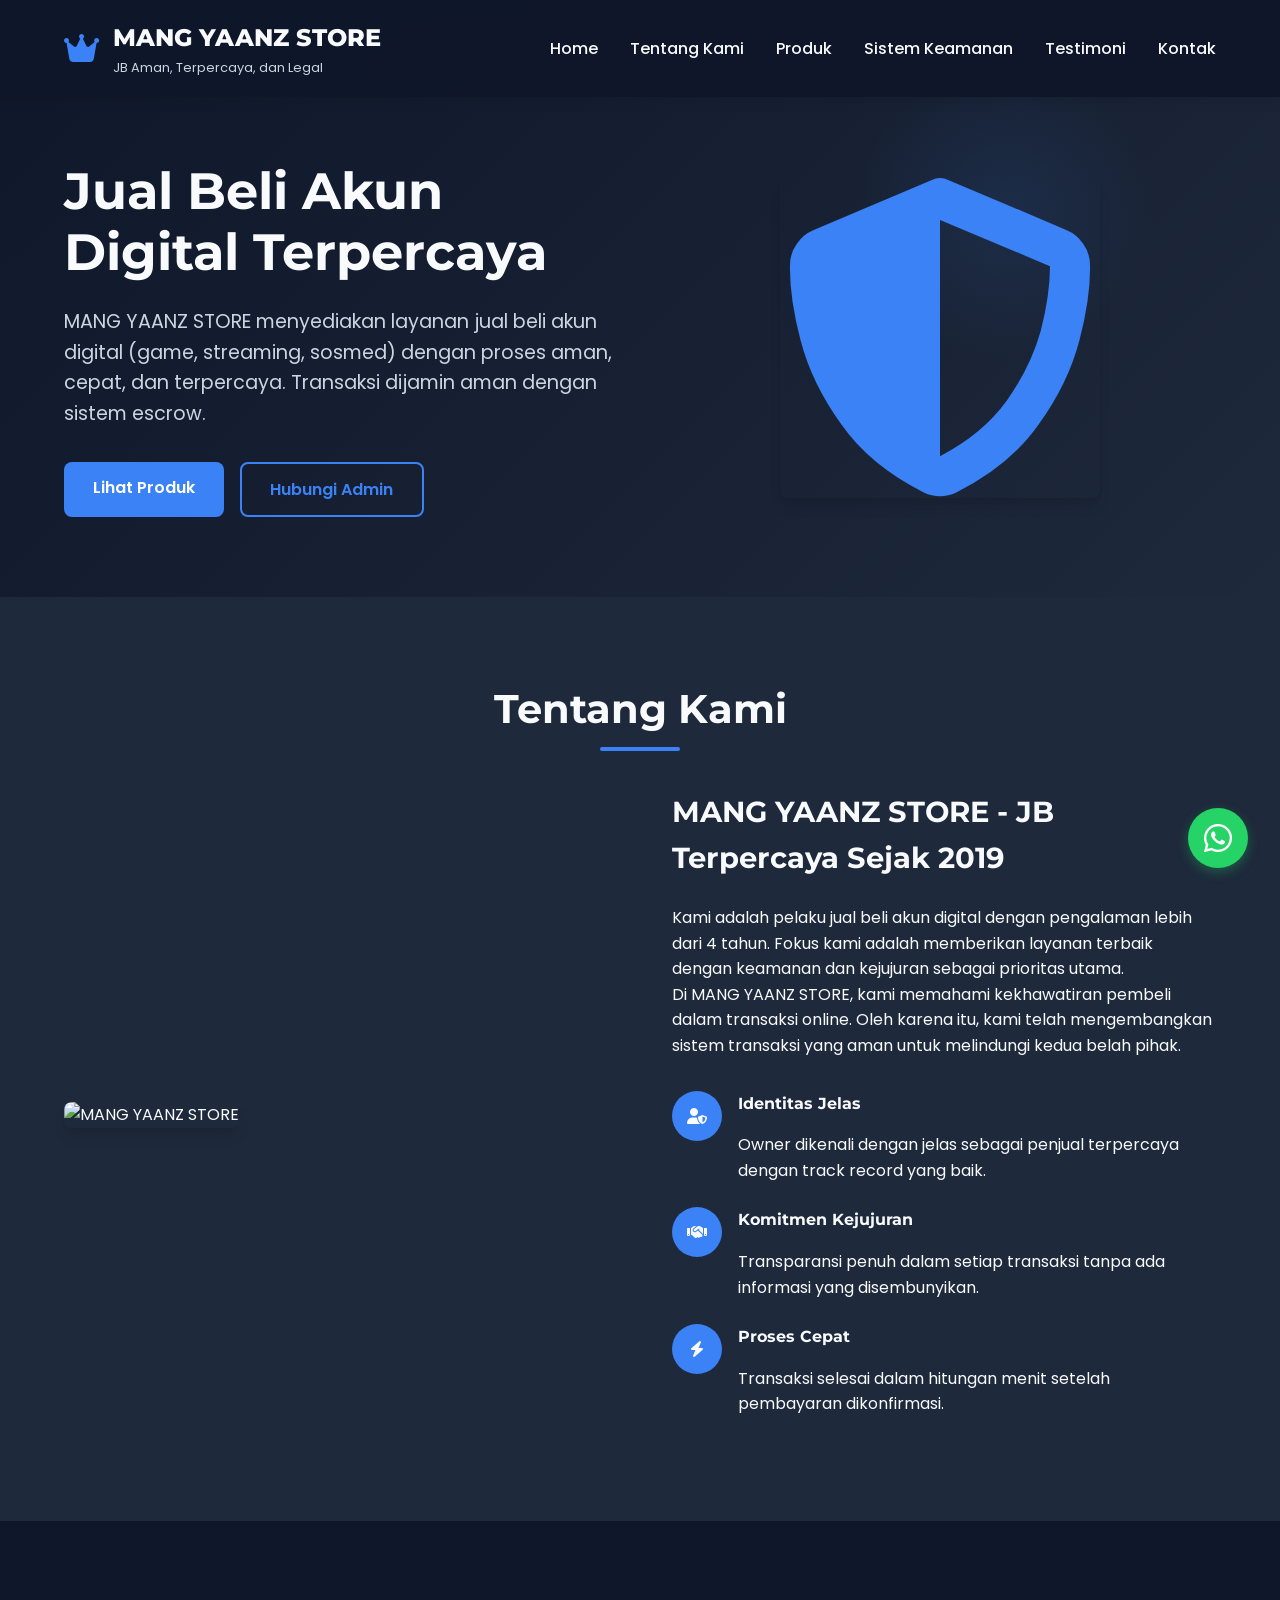
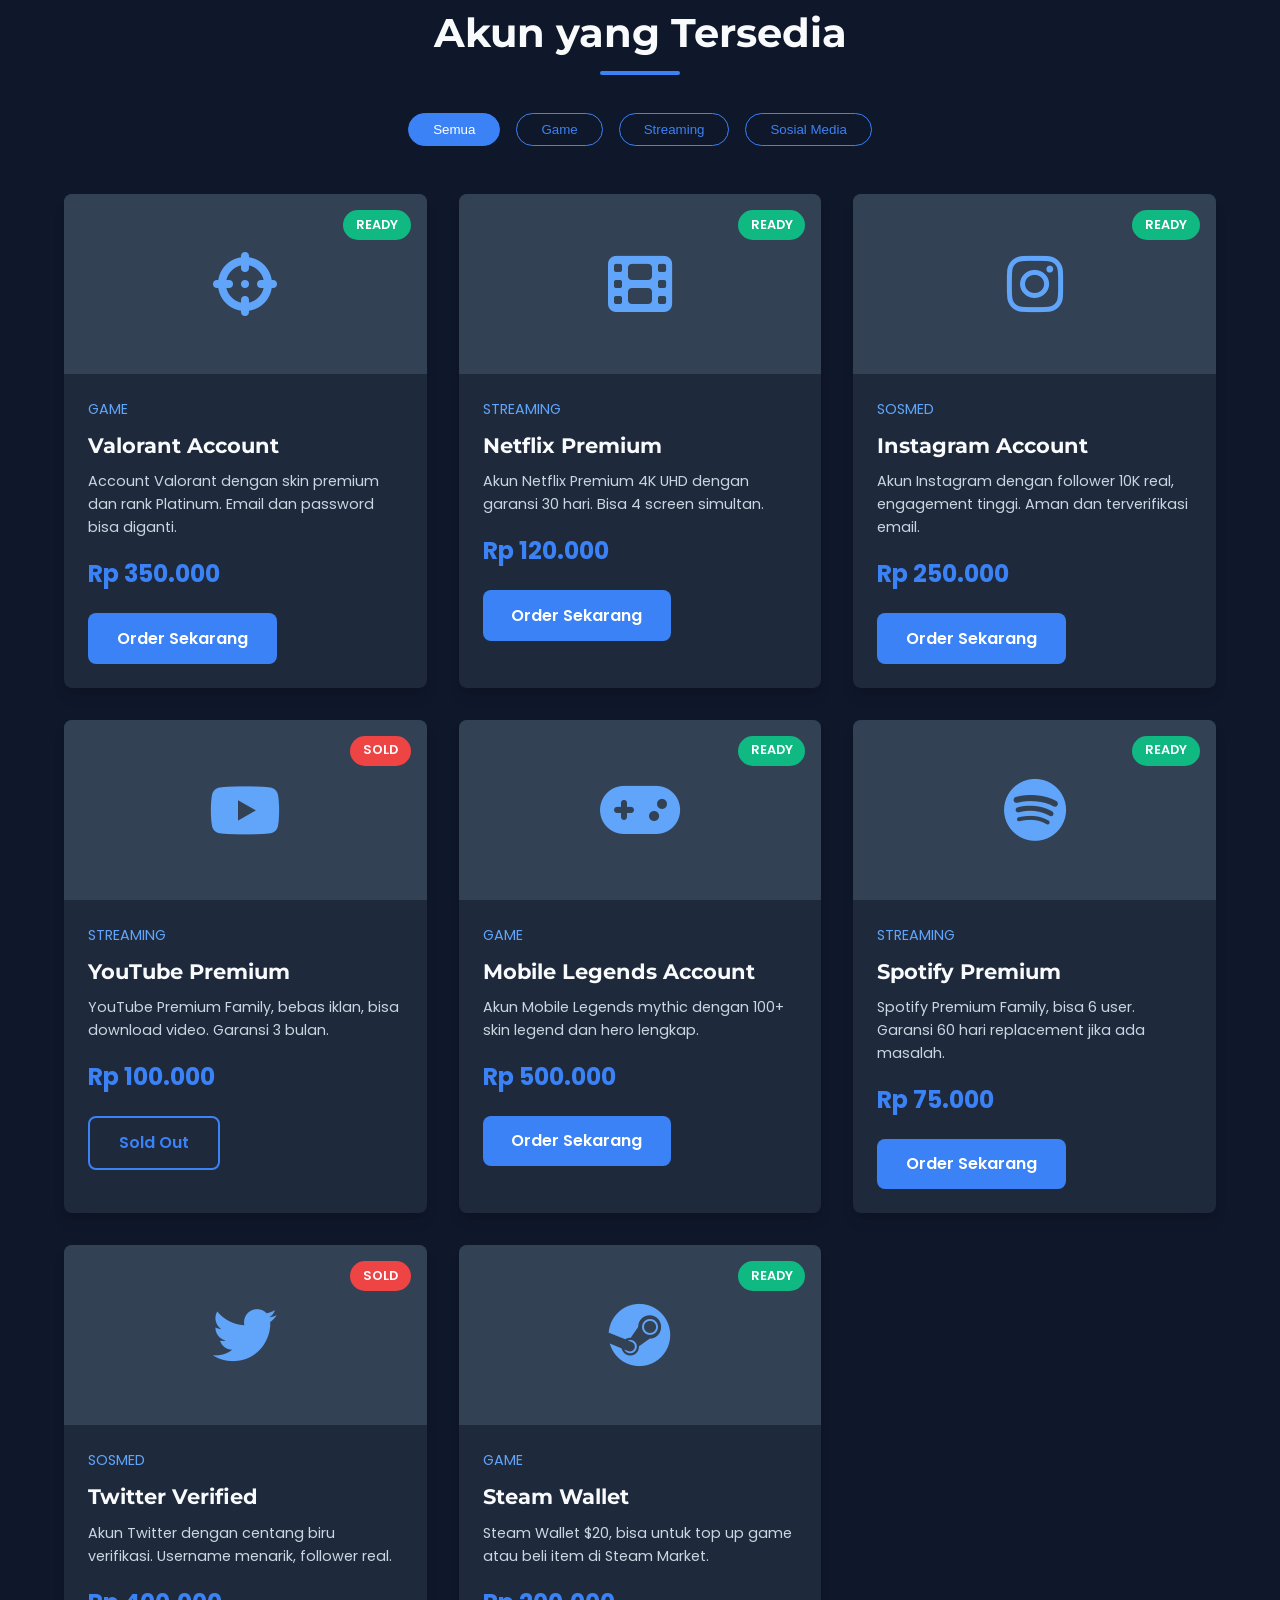
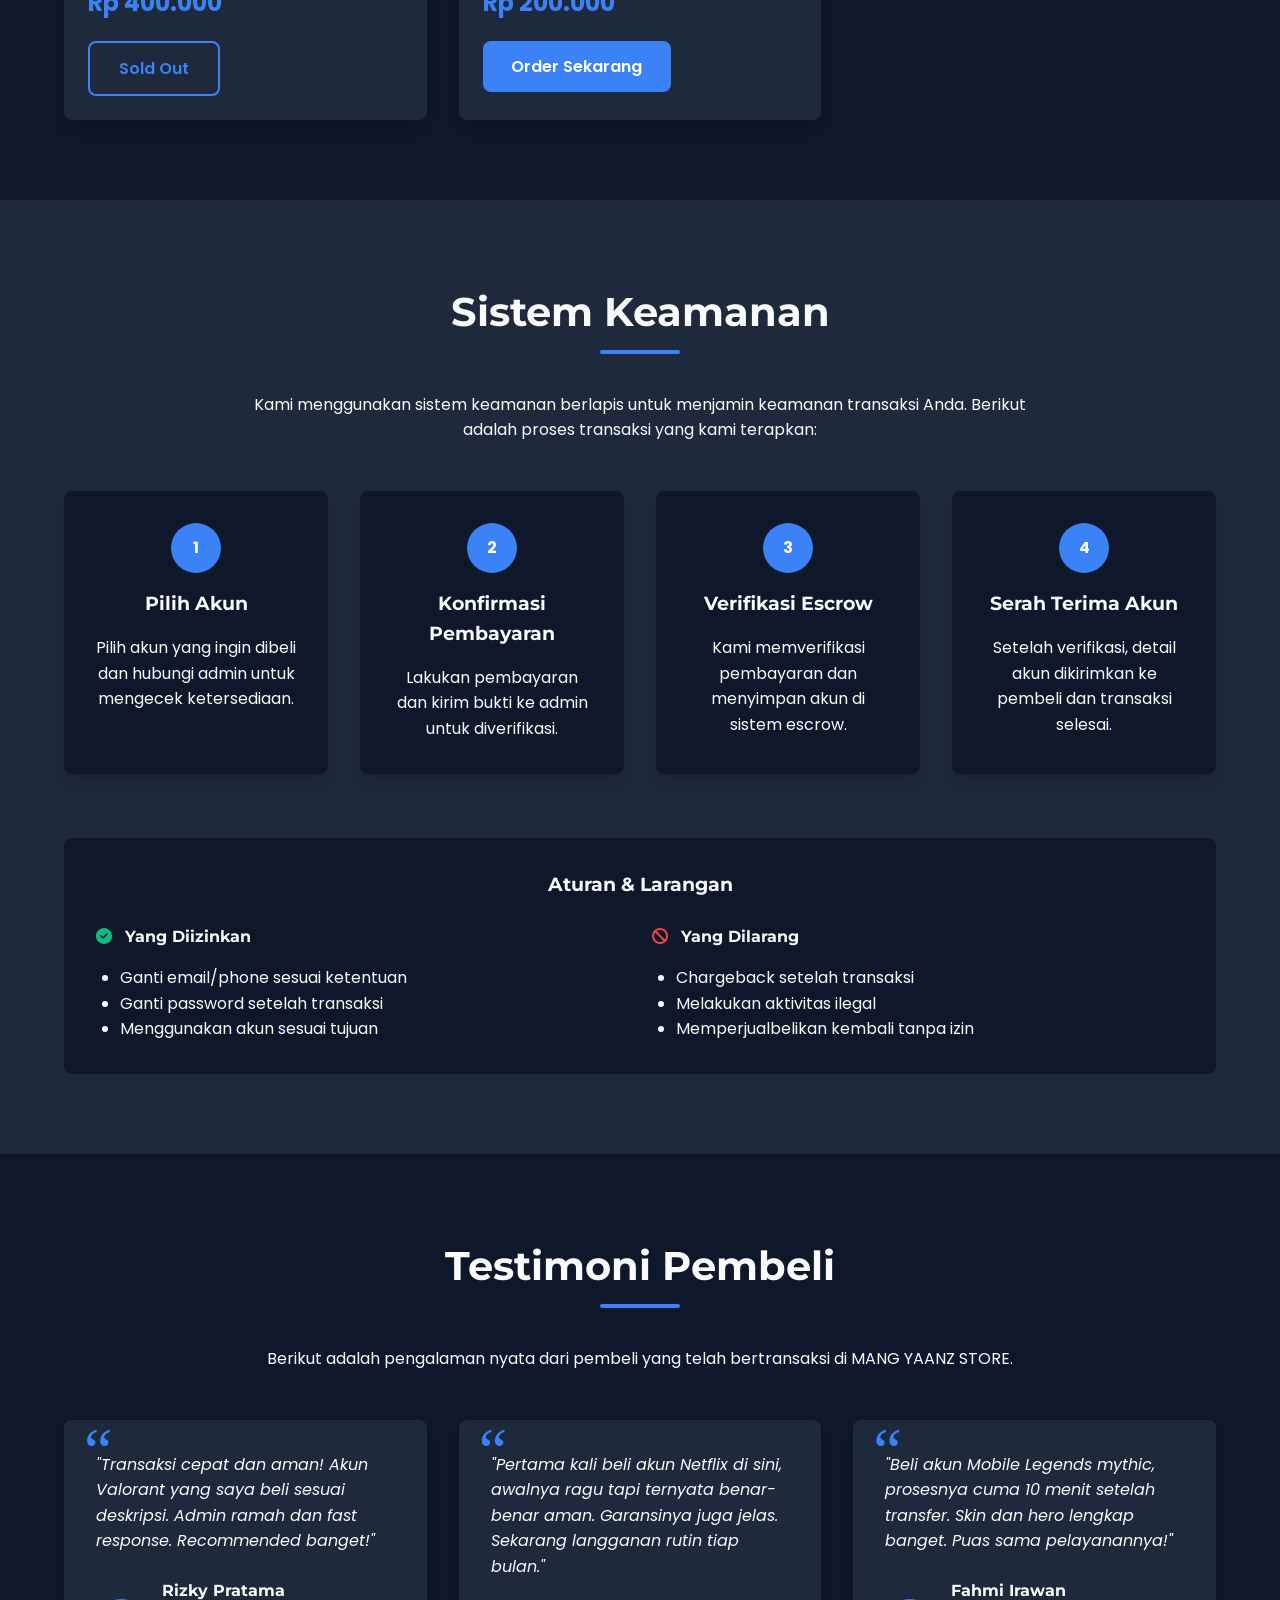
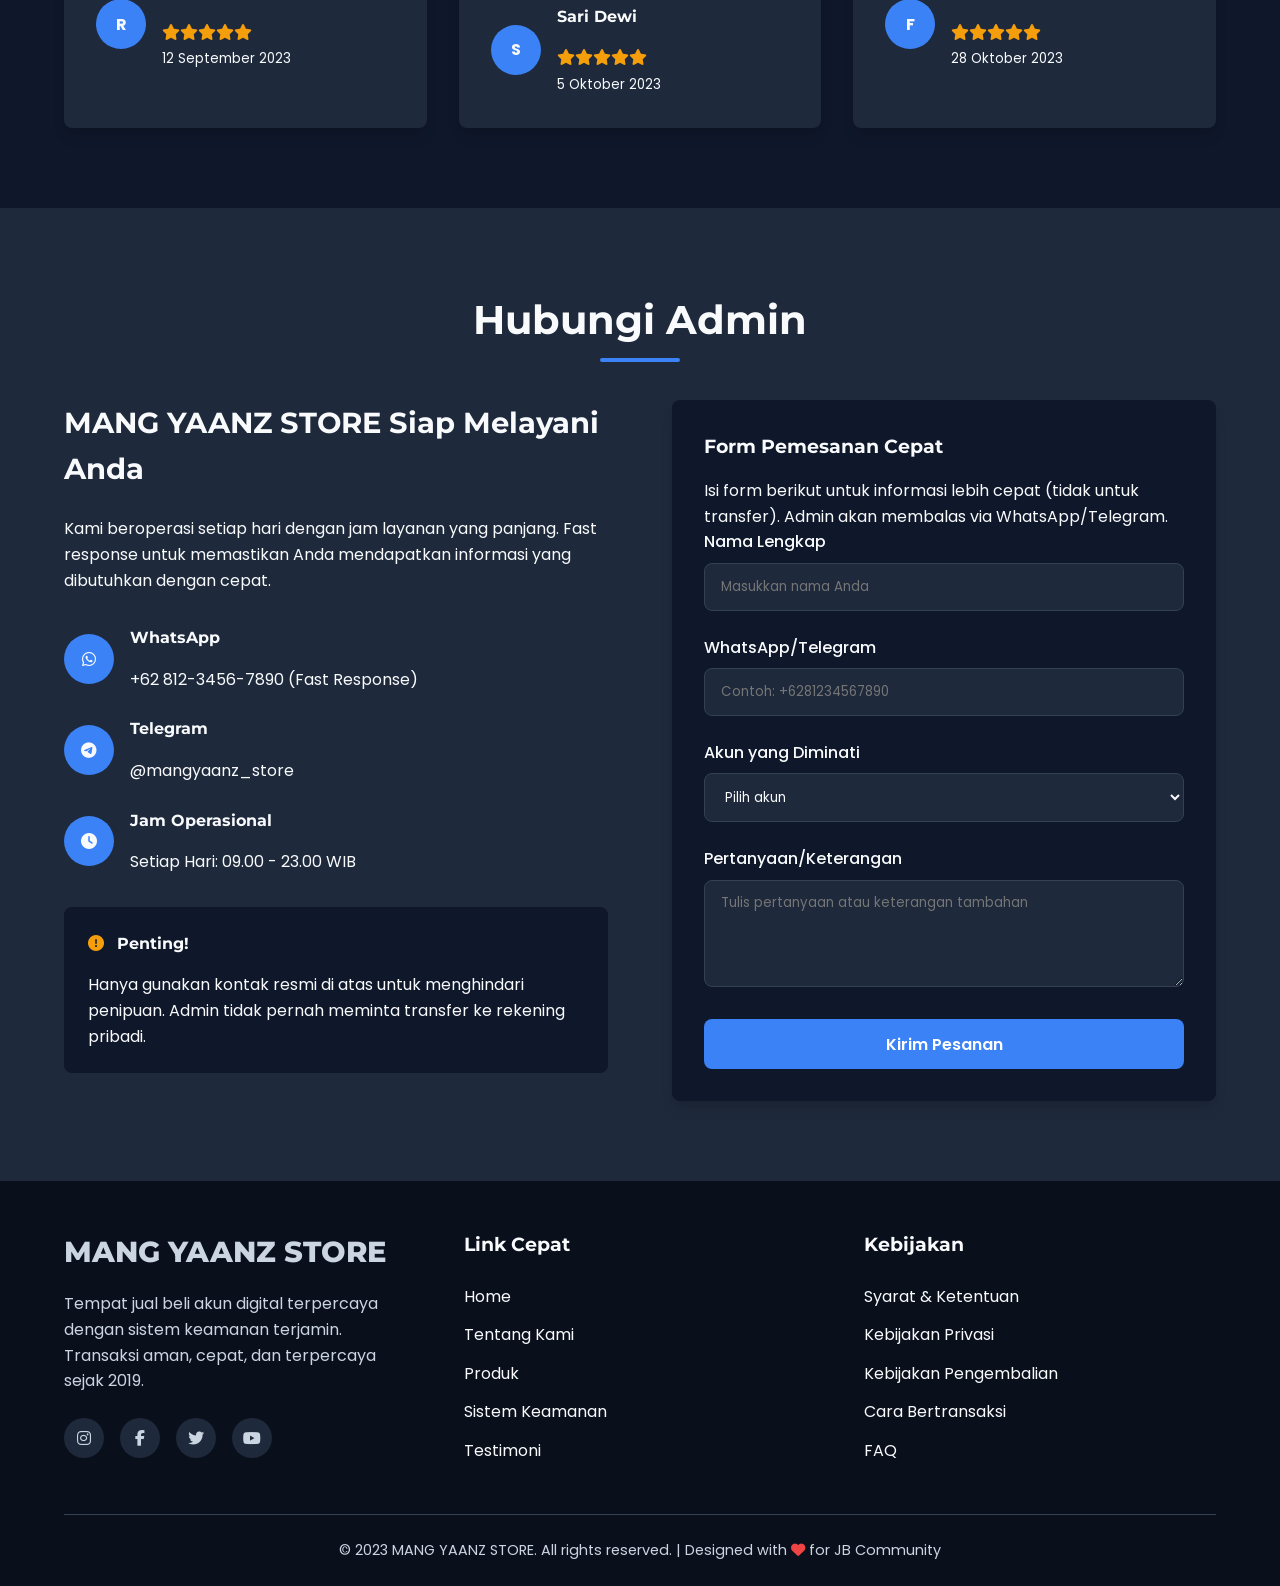
==== index.html @ 35518e3d "Add files via upload" ====
<!DOCTYPE html>
<html lang="id">
<head>
    <meta charset="UTF-8">
    <meta name="viewport" content="width=device-width, initial-scale=1.0">
    <title>MANG YAANZ STORE - JB Aman, Terpercaya, dan Legal</title>
    <meta name="description" content="MANG YAANZ STORE menyediakan layanan jual beli akun digital (game, streaming, sosmed) dengan keamanan transaksi terjamin. Transparan, cepat, dan terpercaya.">
    <link rel="stylesheet" href="https://cdnjs.cloudflare.com/ajax/libs/font-awesome/6.4.0/css/all.min.css">
    <link href="https://fonts.googleapis.com/css2?family=Poppins:wght@300;400;500;600;700&family=Montserrat:wght@700;800&display=swap" rel="stylesheet">
    <style>
        :root {
            --primary: #0f172a;
            --secondary: #1e293b;
            --accent: #3b82f6;
            --accent-light: #60a5fa;
            --text: #f8fafc;
            --text-light: #cbd5e1;
            --success: #10b981;
            --danger: #ef4444;
            --warning: #f59e0b;
            --radius: 8px;
            --transition: all 0.3s ease;
            --shadow: 0 10px 15px -3px rgba(0, 0, 0, 0.1), 0 4px 6px -2px rgba(0, 0, 0, 0.05);
        }
        
        * {
            margin: 0;
            padding: 0;
            box-sizing: border-box;
        }
        
        html {
            scroll-behavior: smooth;
        }
        
        body {
            font-family: 'Poppins', sans-serif;
            background-color: var(--primary);
            color: var(--text);
            line-height: 1.6;
            overflow-x: hidden;
        }
        
        h1, h2, h3, h4 {
            font-family: 'Montserrat', sans-serif;
            font-weight: 700;
            margin-bottom: 1rem;
        }
        
        a {
            text-decoration: none;
            color: inherit;
        }
        
        .container {
            width: 100%;
            max-width: 1200px;
            margin: 0 auto;
            padding: 0 1.5rem;
        }
        
        .section {
            padding: 5rem 0;
        }
        
        .section-title {
            text-align: center;
            font-size: 2.5rem;
            margin-bottom: 3rem;
            position: relative;
        }
        
        .section-title::after {
            content: '';
            position: absolute;
            width: 80px;
            height: 4px;
            background: var(--accent);
            bottom: -10px;
            left: 50%;
            transform: translateX(-50%);
            border-radius: 2px;
        }
        
        .btn {
            display: inline-block;
            padding: 0.8rem 1.8rem;
            border-radius: var(--radius);
            font-weight: 600;
            cursor: pointer;
            transition: var(--transition);
            border: none;
            font-family: 'Poppins', sans-serif;
            font-size: 1rem;
        }
        
        .btn-primary {
            background-color: var(--accent);
            color: white;
        }
        
        .btn-primary:hover {
            background-color: var(--accent-light);
            transform: translateY(-3px);
            box-shadow: var(--shadow);
        }
        
        .btn-secondary {
            background-color: transparent;
            color: var(--accent);
            border: 2px solid var(--accent);
        }
        
        .btn-secondary:hover {
            background-color: var(--accent);
            color: white;
            transform: translateY(-3px);
        }
        
        .btn-whatsapp {
            background-color: #25D366;
            color: white;
            display: flex;
            align-items: center;
            gap: 0.5rem;
        }
        
        .btn-whatsapp:hover {
            background-color: #128C7E;
            transform: translateY(-3px);
        }
        
        /* Header & Navigation */
        header {
            background-color: rgba(15, 23, 42, 0.95);
            backdrop-filter: blur(10px);
            position: fixed;
            width: 100%;
            top: 0;
            z-index: 1000;
            box-shadow: 0 4px 12px rgba(0, 0, 0, 0.1);
        }
        
        .header-container {
            display: flex;
            justify-content: space-between;
            align-items: center;
            padding: 1.2rem 1.5rem;
        }
        
        .logo {
            display: flex;
            align-items: center;
            gap: 0.8rem;
        }
        
        .logo-icon {
            font-size: 2rem;
            color: var(--accent);
        }
        
        .logo-text {
            font-family: 'Montserrat', sans-serif;
            font-weight: 800;
            font-size: 1.5rem;
        }
        
        .logo-subtext {
            font-size: 0.8rem;
            color: var(--text-light);
        }
        
        .nav-menu {
            display: flex;
            gap: 2rem;
        }
        
        .nav-link {
            font-weight: 500;
            position: relative;
            padding: 0.5rem 0;
        }
        
        .nav-link::after {
            content: '';
            position: absolute;
            width: 0;
            height: 2px;
            background: var(--accent);
            left: 0;
            bottom: 0;
            transition: var(--transition);
        }
        
        .nav-link:hover::after {
            width: 100%;
        }
        
        .burger-menu {
            display: none;
            font-size: 1.5rem;
            cursor: pointer;
        }
        
        /* Hero Section */
        .hero {
            padding-top: 10rem;
            padding-bottom: 5rem;
            background: linear-gradient(135deg, var(--primary) 0%, var(--secondary) 100%);
            position: relative;
            overflow: hidden;
        }
        
        .hero::before {
            content: '';
            position: absolute;
            width: 300px;
            height: 300px;
            background: radial-gradient(circle, rgba(59, 130, 246, 0.1) 0%, rgba(59, 130, 246, 0) 70%);
            top: 10%;
            right: 10%;
            border-radius: 50%;
        }
        
        .hero-content {
            display: grid;
            grid-template-columns: 1fr 1fr;
            gap: 3rem;
            align-items: center;
        }
        
        .hero-text {
            max-width: 600px;
        }
        
        .hero-title {
            font-size: 3.2rem;
            line-height: 1.2;
            margin-bottom: 1.5rem;
        }
        
        .hero-subtitle {
            font-size: 1.2rem;
            color: var(--text-light);
            margin-bottom: 2rem;
        }
        
        .hero-buttons {
            display: flex;
            gap: 1rem;
            flex-wrap: wrap;
        }
        
        .hero-image {
            display: flex;
            justify-content: center;
            align-items: center;
        }
        
        .hero-img {
            max-width: 100%;
            border-radius: var(--radius);
            box-shadow: var(--shadow);
            animation: float 3s ease-in-out infinite;
        }
        
        @keyframes float {
            0% { transform: translateY(0px); }
            50% { transform: translateY(-15px); }
            100% { transform: translateY(0px); }
        }
        
        /* About Section */
        .about {
            background-color: var(--secondary);
        }
        
        .about-content {
            display: grid;
            grid-template-columns: 1fr 1fr;
            gap: 4rem;
            align-items: center;
        }
        
        .about-image img {
            width: 100%;
            border-radius: var(--radius);
            box-shadow: var(--shadow);
        }
        
        .about-text h3 {
            font-size: 1.8rem;
            margin-bottom: 1.5rem;
        }
        
        .about-features {
            margin-top: 2rem;
        }
        
        .feature {
            display: flex;
            align-items: flex-start;
            gap: 1rem;
            margin-bottom: 1.5rem;
        }
        
        .feature-icon {
            background-color: var(--accent);
            width: 50px;
            height: 50px;
            border-radius: 50%;
            display: flex;
            align-items: center;
            justify-content: center;
            flex-shrink: 0;
        }
        
        /* Products Section */
        .products {
            background-color: var(--primary);
        }
        
        .product-filters {
            display: flex;
            justify-content: center;
            gap: 1rem;
            margin-bottom: 3rem;
            flex-wrap: wrap;
        }
        
        .filter-btn {
            padding: 0.5rem 1.5rem;
            background-color: transparent;
            border: 1px solid var(--accent);
            color: var(--accent);
            border-radius: 50px;
            cursor: pointer;
            transition: var(--transition);
        }
        
        .filter-btn.active, .filter-btn:hover {
            background-color: var(--accent);
            color: white;
        }
        
        .product-grid {
            display: grid;
            grid-template-columns: repeat(auto-fill, minmax(300px, 1fr));
            gap: 2rem;
        }
        
        .product-card {
            background-color: var(--secondary);
            border-radius: var(--radius);
            overflow: hidden;
            transition: var(--transition);
            box-shadow: var(--shadow);
        }
        
        .product-card:hover {
            transform: translateY(-10px);
        }
        
        .product-badge {
            position: absolute;
            top: 1rem;
            right: 1rem;
            padding: 0.3rem 0.8rem;
            border-radius: 50px;
            font-size: 0.8rem;
            font-weight: 600;
        }
        
        .ready {
            background-color: var(--success);
            color: white;
        }
        
        .sold {
            background-color: var(--danger);
            color: white;
        }
        
        .product-image {
            height: 180px;
            background-color: #334155;
            display: flex;
            align-items: center;
            justify-content: center;
            position: relative;
        }
        
        .product-image i {
            font-size: 4rem;
            color: var(--accent-light);
        }
        
        .product-info {
            padding: 1.5rem;
        }
        
        .product-category {
            color: var(--accent-light);
            font-size: 0.9rem;
            margin-bottom: 0.5rem;
        }
        
        .product-title {
            font-size: 1.3rem;
            margin-bottom: 0.5rem;
        }
        
        .product-description {
            color: var(--text-light);
            font-size: 0.9rem;
            margin-bottom: 1rem;
        }
        
        .product-price {
            font-size: 1.5rem;
            font-weight: 700;
            color: var(--accent);
            margin-bottom: 1.2rem;
        }
        
        /* Security Section */
        .security {
            background-color: var(--secondary);
        }
        
        .security-steps {
            display: grid;
            grid-template-columns: repeat(auto-fit, minmax(250px, 1fr));
            gap: 2rem;
            margin-top: 3rem;
        }
        
        .step {
            background-color: var(--primary);
            padding: 2rem;
            border-radius: var(--radius);
            text-align: center;
            transition: var(--transition);
            box-shadow: var(--shadow);
        }
        
        .step:hover {
            transform: translateY(-5px);
        }
        
        .step-number {
            display: inline-block;
            width: 50px;
            height: 50px;
            background-color: var(--accent);
            border-radius: 50%;
            display: flex;
            align-items: center;
            justify-content: center;
            font-weight: 700;
            margin-bottom: 1rem;
            margin-left: auto;
            margin-right: auto;
        }
        
        /* Testimonials */
        .testimonial-grid {
            display: grid;
            grid-template-columns: repeat(auto-fit, minmax(300px, 1fr));
            gap: 2rem;
            margin-top: 3rem;
        }
        
        .testimonial-card {
            background-color: var(--secondary);
            padding: 2rem;
            border-radius: var(--radius);
            box-shadow: var(--shadow);
            position: relative;
        }
        
        .testimonial-card::before {
            content: '\201C';
            font-size: 4rem;
            color: var(--accent);
            position: absolute;
            top: -20px;
            left: 20px;
            font-family: serif;
        }
        
        .testimonial-text {
            margin-bottom: 1.5rem;
            font-style: italic;
        }
        
        .testimonial-author {
            display: flex;
            align-items: center;
            gap: 1rem;
        }
        
        .author-avatar {
            width: 50px;
            height: 50px;
            border-radius: 50%;
            background-color: var(--accent);
            display: flex;
            align-items: center;
            justify-content: center;
            font-weight: 700;
        }
        
        .rating {
            color: var(--warning);
            margin-top: 0.3rem;
        }
        
        /* Contact Section */
        .contact {
            background-color: var(--secondary);
        }
        
        .contact-content {
            display: grid;
            grid-template-columns: 1fr 1fr;
            gap: 4rem;
        }
        
        .contact-info h3 {
            font-size: 1.8rem;
            margin-bottom: 1.5rem;
        }
        
        .contact-details {
            margin-top: 2rem;
        }
        
        .contact-item {
            display: flex;
            align-items: center;
            gap: 1rem;
            margin-bottom: 1.5rem;
        }
        
        .contact-icon {
            width: 50px;
            height: 50px;
            background-color: var(--accent);
            border-radius: 50%;
            display: flex;
            align-items: center;
            justify-content: center;
            flex-shrink: 0;
        }
        
        .contact-form {
            background-color: var(--primary);
            padding: 2rem;
            border-radius: var(--radius);
            box-shadow: var(--shadow);
        }
        
        .form-group {
            margin-bottom: 1.5rem;
        }
        
        .form-group label {
            display: block;
            margin-bottom: 0.5rem;
            font-weight: 500;
        }
        
        .form-control {
            width: 100%;
            padding: 0.8rem 1rem;
            background-color: var(--secondary);
            border: 1px solid #334155;
            border-radius: var(--radius);
            color: var(--text);
            font-family: 'Poppins', sans-serif;
            transition: var(--transition);
        }
        
        .form-control:focus {
            outline: none;
            border-color: var(--accent);
        }
        
        /* Footer */
        footer {
            background-color: #0a0f1c;
            padding: 3rem 0 1.5rem;
        }
        
        .footer-content {
            display: grid;
            grid-template-columns: repeat(auto-fit, minmax(250px, 1fr));
            gap: 3rem;
            margin-bottom: 2rem;
        }
        
        .footer-logo {
            font-family: 'Montserrat', sans-serif;
            font-weight: 800;
            font-size: 1.8rem;
            margin-bottom: 1rem;
        }
        
        .footer-about {
            color: var(--text-light);
            margin-bottom: 1.5rem;
        }
        
        .social-links {
            display: flex;
            gap: 1rem;
        }
        
        .social-link {
            width: 40px;
            height: 40px;
            background-color: var(--secondary);
            border-radius: 50%;
            display: flex;
            align-items: center;
            justify-content: center;
            transition: var(--transition);
        }
        
        .social-link:hover {
            background-color: var(--accent);
            transform: translateY(-3px);
        }
        
        .footer-heading {
            font-size: 1.2rem;
            margin-bottom: 1.5rem;
        }
        
        .footer-links {
            list-style: none;
        }
        
        .footer-links li {
            margin-bottom: 0.8rem;
        }
        
        .footer-links a:hover {
            color: var(--accent);
        }
        
        .copyright {
            text-align: center;
            padding-top: 1.5rem;
            border-top: 1px solid #334155;
            color: var(--text-light);
            font-size: 0.9rem;
        }
        
        /* Floating WhatsApp Button */
        .whatsapp-float {
            position: fixed;
            bottom: 2rem;
            right: 2rem;
            width: 60px;
            height: 60px;
            background-color: #25D366;
            border-radius: 50%;
            display: flex;
            align-items: center;
            justify-content: center;
            font-size: 2rem;
            color: white;
            box-shadow: 0 4px 12px rgba(37, 211, 102, 0.3);
            z-index: 999;
            transition: var(--transition);
        }
        
        .whatsapp-float:hover {
            transform: scale(1.1);
        }
        
        /* Mobile Responsive */
        @media (max-width: 992px) {
            .hero-content,
            .about-content,
            .contact-content {
                grid-template-columns: 1fr;
            }
            
            .hero-title {
                font-size: 2.5rem;
            }
        }
        
        @media (max-width: 768px) {
            .nav-menu {
                position: fixed;
                top: 70px;
                right: -100%;
                flex-direction: column;
                background-color: var(--secondary);
                width: 100%;
                height: calc(100vh - 70px);
                padding: 2rem;
                transition: var(--transition);
                box-shadow: -5px 0 15px rgba(0, 0, 0, 0.1);
            }
            
            .nav-menu.active {
                right: 0;
            }
            
            .burger-menu {
                display: block;
            }
            
            .hero {
                padding-top: 8rem;
            }
            
            .hero-title {
                font-size: 2.2rem;
            }
            
            .section {
                padding: 3rem 0;
            }
            
            .section-title {
                font-size: 2rem;
            }
        }
        
        @media (max-width: 480px) {
            .hero-buttons {
                flex-direction: column;
                width: 100%;
            }
            
            .btn {
                width: 100%;
                text-align: center;
            }
            
            .product-grid {
                grid-template-columns: 1fr;
            }
        }
    </style>
</head>
<body>
    <!-- Header & Navigation -->
    <header>
        <div class="container header-container">
            <div class="logo">
                <div class="logo-icon"><i class="fas fa-crown"></i></div>
                <div>
                    <div class="logo-text">MANG YAANZ STORE</div>
                    <div class="logo-subtext">JB Aman, Terpercaya, dan Legal</div>
                </div>
            </div>
            
            <div class="burger-menu" id="burgerMenu">
                <i class="fas fa-bars"></i>
            </div>
            
            <nav class="nav-menu" id="navMenu">
                <a href="#home" class="nav-link">Home</a>
                <a href="#about" class="nav-link">Tentang Kami</a>
                <a href="#products" class="nav-link">Produk</a>
                <a href="#security" class="nav-link">Sistem Keamanan</a>
                <a href="#testimonials" class="nav-link">Testimoni</a>
                <a href="#contact" class="nav-link">Kontak</a>
            </nav>
        </div>
    </header>

    <!-- Hero Section -->
    <section class="hero" id="home">
        <div class="container">
            <div class="hero-content">
                <div class="hero-text">
                    <h1 class="hero-title">Jual Beli Akun Digital Terpercaya</h1>
                    <p class="hero-subtitle">MANG YAANZ STORE menyediakan layanan jual beli akun digital (game, streaming, sosmed) dengan proses aman, cepat, dan terpercaya. Transaksi dijamin aman dengan sistem escrow.</p>
                    <div class="hero-buttons">
                        <a href="#products" class="btn btn-primary">Lihat Produk</a>
                        <a href="#contact" class="btn btn-secondary">Hubungi Admin</a>
                    </div>
                </div>
                <div class="hero-image">
                    <div class="hero-img">
                        <i class="fas fa-shield-alt" style="font-size: 20rem; color: var(--accent);"></i>
                    </div>
                </div>
            </div>
        </div>
    </section>

    <!-- About Section -->
    <section class="section about" id="about">
        <div class="container">
            <h2 class="section-title">Tentang Kami</h2>
            <div class="about-content">
                <div class="about-image">
                    <img src="https://images.unsplash.com/photo-1551288049-bebda4e38f71?ixlib=rb-4.0.3&ixid=M3wxMjA3fDB8MHxwaG90by1wYWdlfHx8fGVufDB8fHx8fA%3D%3D&auto=format&fit=crop&w=1470&q=80" alt="MANG YAANZ STORE">
                </div>
                <div class="about-text">
                    <h3>MANG YAANZ STORE - JB Terpercaya Sejak 2019</h3>
                    <p>Kami adalah pelaku jual beli akun digital dengan pengalaman lebih dari 4 tahun. Fokus kami adalah memberikan layanan terbaik dengan keamanan dan kejujuran sebagai prioritas utama.</p>
                    <p>Di MANG YAANZ STORE, kami memahami kekhawatiran pembeli dalam transaksi online. Oleh karena itu, kami telah mengembangkan sistem transaksi yang aman untuk melindungi kedua belah pihak.</p>
                    
                    <div class="about-features">
                        <div class="feature">
                            <div class="feature-icon">
                                <i class="fas fa-user-shield"></i>
                            </div>
                            <div>
                                <h4>Identitas Jelas</h4>
                                <p>Owner dikenali dengan jelas sebagai penjual terpercaya dengan track record yang baik.</p>
                            </div>
                        </div>
                        <div class="feature">
                            <div class="feature-icon">
                                <i class="fas fa-handshake"></i>
                            </div>
                            <div>
                                <h4>Komitmen Kejujuran</h4>
                                <p>Transparansi penuh dalam setiap transaksi tanpa ada informasi yang disembunyikan.</p>
                            </div>
                        </div>
                        <div class="feature">
                            <div class="feature-icon">
                                <i class="fas fa-bolt"></i>
                            </div>
                            <div>
                                <h4>Proses Cepat</h4>
                                <p>Transaksi selesai dalam hitungan menit setelah pembayaran dikonfirmasi.</p>
                            </div>
                        </div>
                    </div>
                </div>
            </div>
        </div>
    </section>

    <!-- Products Section -->
    <section class="section products" id="products">
        <div class="container">
            <h2 class="section-title">Akun yang Tersedia</h2>
            <div class="product-filters">
                <button class="filter-btn active" data-filter="all">Semua</button>
                <button class="filter-btn" data-filter="game">Game</button>
                <button class="filter-btn" data-filter="streaming">Streaming</button>
                <button class="filter-btn" data-filter="sosmed">Sosial Media</button>
            </div>
            
            <div class="product-grid" id="productGrid">
                <!-- Product cards will be populated by JavaScript -->
            </div>
        </div>
    </section>

    <!-- Security Section -->
    <section class="section security" id="security">
        <div class="container">
            <h2 class="section-title">Sistem Keamanan</h2>
            <p style="text-align: center; max-width: 800px; margin: 0 auto 2rem;">Kami menggunakan sistem keamanan berlapis untuk menjamin keamanan transaksi Anda. Berikut adalah proses transaksi yang kami terapkan:</p>
            
            <div class="security-steps">
                <div class="step">
                    <div class="step-number">1</div>
                    <h3>Pilih Akun</h3>
                    <p>Pilih akun yang ingin dibeli dan hubungi admin untuk mengecek ketersediaan.</p>
                </div>
                <div class="step">
                    <div class="step-number">2</div>
                    <h3>Konfirmasi Pembayaran</h3>
                    <p>Lakukan pembayaran dan kirim bukti ke admin untuk diverifikasi.</p>
                </div>
                <div class="step">
                    <div class="step-number">3</div>
                    <h3>Verifikasi Escrow</h3>
                    <p>Kami memverifikasi pembayaran dan menyimpan akun di sistem escrow.</p>
                </div>
                <div class="step">
                    <div class="step-number">4</div>
                    <h3>Serah Terima Akun</h3>
                    <p>Setelah verifikasi, detail akun dikirimkan ke pembeli dan transaksi selesai.</p>
                </div>
            </div>
            
            <div style="margin-top: 4rem; background-color: var(--primary); padding: 2rem; border-radius: var(--radius);">
                <h3 style="text-align: center; margin-bottom: 1.5rem;">Aturan & Larangan</h3>
                <div style="display: grid; grid-template-columns: repeat(auto-fit, minmax(250px, 1fr)); gap: 1.5rem;">
                    <div>
                        <h4><i class="fas fa-check-circle" style="color: var(--success); margin-right: 0.5rem;"></i> Yang Diizinkan</h4>
                        <ul style="padding-left: 1.5rem; margin-top: 0.8rem;">
                            <li>Ganti email/phone sesuai ketentuan</li>
                            <li>Ganti password setelah transaksi</li>
                            <li>Menggunakan akun sesuai tujuan</li>
                        </ul>
                    </div>
                    <div>
                        <h4><i class="fas fa-ban" style="color: var(--danger); margin-right: 0.5rem;"></i> Yang Dilarang</h4>
                        <ul style="padding-left: 1.5rem; margin-top: 0.8rem;">
                            <li>Chargeback setelah transaksi</li>
                            <li>Melakukan aktivitas ilegal</li>
                            <li>Memperjualbelikan kembali tanpa izin</li>
                        </ul>
                    </div>
                </div>
            </div>
        </div>
    </section>

    <!-- Testimonials Section -->
    <section class="section testimonials" id="testimonials">
        <div class="container">
            <h2 class="section-title">Testimoni Pembeli</h2>
            <p style="text-align: center; max-width: 800px; margin: 0 auto 3rem;">Berikut adalah pengalaman nyata dari pembeli yang telah bertransaksi di MANG YAANZ STORE.</p>
            
            <div class="testimonial-grid" id="testimonialGrid">
                <!-- Testimonial cards will be populated by JavaScript -->
            </div>
        </div>
    </section>

    <!-- Contact Section -->
    <section class="section contact" id="contact">
        <div class="container">
            <h2 class="section-title">Hubungi Admin</h2>
            <div class="contact-content">
                <div class="contact-info">
                    <h3>MANG YAANZ STORE Siap Melayani Anda</h3>
                    <p>Kami beroperasi setiap hari dengan jam layanan yang panjang. Fast response untuk memastikan Anda mendapatkan informasi yang dibutuhkan dengan cepat.</p>
                    
                    <div class="contact-details">
                        <div class="contact-item">
                            <div class="contact-icon">
                                <i class="fab fa-whatsapp"></i>
                            </div>
                            <div>
                                <h4>WhatsApp</h4>
                                <p>+62 812-3456-7890 (Fast Response)</p>
                            </div>
                        </div>
                        <div class="contact-item">
                            <div class="contact-icon">
                                <i class="fab fa-telegram"></i>
                            </div>
                            <div>
                                <h4>Telegram</h4>
                                <p>@mangyaanz_store</p>
                            </div>
                        </div>
                        <div class="contact-item">
                            <div class="contact-icon">
                                <i class="fas fa-clock"></i>
                            </div>
                            <div>
                                <h4>Jam Operasional</h4>
                                <p>Setiap Hari: 09.00 - 23.00 WIB</p>
                            </div>
                        </div>
                    </div>
                    
                    <div style="background-color: var(--primary); padding: 1.5rem; border-radius: var(--radius); margin-top: 2rem;">
                        <h4><i class="fas fa-exclamation-circle" style="color: var(--warning); margin-right: 0.5rem;"></i> Penting!</h4>
                        <p style="margin-top: 0.5rem;">Hanya gunakan kontak resmi di atas untuk menghindari penipuan. Admin tidak pernah meminta transfer ke rekening pribadi.</p>
                    </div>
                </div>
                
                <div class="contact-form">
                    <h3>Form Pemesanan Cepat</h3>
                    <p>Isi form berikut untuk informasi lebih cepat (tidak untuk transfer). Admin akan membalas via WhatsApp/Telegram.</p>
                    
                    <form id="quickOrderForm">
                        <div class="form-group">
                            <label for="name">Nama Lengkap</label>
                            <input type="text" id="name" class="form-control" placeholder="Masukkan nama Anda" required>
                        </div>
                        <div class="form-group">
                            <label for="contact">WhatsApp/Telegram</label>
                            <input type="text" id="contact" class="form-control" placeholder="Contoh: +6281234567890" required>
                        </div>
                        <div class="form-group">
                            <label for="product">Akun yang Diminati</label>
                            <select id="product" class="form-control" required>
                                <option value="">Pilih akun</option>
                                <option value="Valorant Account">Valorant Account</option>
                                <option value="Netflix Premium">Netflix Premium</option>
                                <option value="Instagram Account">Instagram Account</option>
                                <option value="YouTube Premium">YouTube Premium</option>
                                <option value="Mobile Legends Account">Mobile Legends Account</option>
                            </select>
                        </div>
                        <div class="form-group">
                            <label for="message">Pertanyaan/Keterangan</label>
                            <textarea id="message" class="form-control" rows="4" placeholder="Tulis pertanyaan atau keterangan tambahan"></textarea>
                        </div>
                        <button type="submit" class="btn btn-primary" style="width: 100%;">Kirim Pesanan</button>
                    </form>
                </div>
            </div>
        </div>
    </section>

    <!-- Footer -->
    <footer>
        <div class="container">
            <div class="footer-content">
                <div class="footer-about">
                    <div class="footer-logo">MANG YAANZ STORE</div>
                    <p class="footer-about">Tempat jual beli akun digital terpercaya dengan sistem keamanan terjamin. Transaksi aman, cepat, dan terpercaya sejak 2019.</p>
                    <div class="social-links">
                        <a href="#" class="social-link"><i class="fab fa-instagram"></i></a>
                        <a href="#" class="social-link"><i class="fab fa-facebook-f"></i></a>
                        <a href="#" class="social-link"><i class="fab fa-twitter"></i></a>
                        <a href="#" class="social-link"><i class="fab fa-youtube"></i></a>
                    </div>
                </div>
                
                <div>
                    <h3 class="footer-heading">Link Cepat</h3>
                    <ul class="footer-links">
                        <li><a href="#home">Home</a></li>
                        <li><a href="#about">Tentang Kami</a></li>
                        <li><a href="#products">Produk</a></li>
                        <li><a href="#security">Sistem Keamanan</a></li>
                        <li><a href="#testimonials">Testimoni</a></li>
                    </ul>
                </div>
                
                <div>
                    <h3 class="footer-heading">Kebijakan</h3>
                    <ul class="footer-links">
                        <li><a href="#">Syarat & Ketentuan</a></li>
                        <li><a href="#">Kebijakan Privasi</a></li>
                        <li><a href="#">Kebijakan Pengembalian</a></li>
                        <li><a href="#">Cara Bertransaksi</a></li>
                        <li><a href="#">FAQ</a></li>
                    </ul>
                </div>
            </div>
            
            <div class="copyright">
                &copy; 2023 MANG YAANZ STORE. All rights reserved. | Designed with <i class="fas fa-heart" style="color: #ef4444;"></i> for JB Community
            </div>
        </div>
    </footer>

    <!-- Floating WhatsApp Button -->
    <a href="https://wa.me/6281234567890?text=Halo%20MANG%20YAANZ%20STORE,%20saya%20tertarik%20dengan%20akun%20yang%20dijual" target="_blank" class="whatsapp-float">
        <i class="fab fa-whatsapp"></i>
    </a>

    <script>
        // Data produk
        const products = [
            {
                id: 1,
                title: "Valorant Account",
                category: "game",
                price: "Rp 350.000",
                status: "ready",
                description: "Account Valorant dengan skin premium dan rank Platinum. Email dan password bisa diganti.",
                icon: "fas fa-crosshairs"
            },
            {
                id: 2,
                title: "Netflix Premium",
                category: "streaming",
                price: "Rp 120.000",
                status: "ready",
                description: "Akun Netflix Premium 4K UHD dengan garansi 30 hari. Bisa 4 screen simultan.",
                icon: "fas fa-film"
            },
            {
                id: 3,
                title: "Instagram Account",
                category: "sosmed",
                price: "Rp 250.000",
                status: "ready",
                description: "Akun Instagram dengan follower 10K real, engagement tinggi. Aman dan terverifikasi email.",
                icon: "fab fa-instagram"
            },
            {
                id: 4,
                title: "YouTube Premium",
                category: "streaming",
                price: "Rp 100.000",
                status: "sold",
                description: "YouTube Premium Family, bebas iklan, bisa download video. Garansi 3 bulan.",
                icon: "fab fa-youtube"
            },
            {
                id: 5,
                title: "Mobile Legends Account",
                category: "game",
                price: "Rp 500.000",
                status: "ready",
                description: "Akun Mobile Legends mythic dengan 100+ skin legend dan hero lengkap.",
                icon: "fas fa-gamepad"
            },
            {
                id: 6,
                title: "Spotify Premium",
                category: "streaming",
                price: "Rp 75.000",
                status: "ready",
                description: "Spotify Premium Family, bisa 6 user. Garansi 60 hari replacement jika ada masalah.",
                icon: "fab fa-spotify"
            },
            {
                id: 7,
                title: "Twitter Verified",
                category: "sosmed",
                price: "Rp 400.000",
                status: "sold",
                description: "Akun Twitter dengan centang biru verifikasi. Username menarik, follower real.",
                icon: "fab fa-twitter"
            },
            {
                id: 8,
                title: "Steam Wallet",
                category: "game",
                price: "Rp 200.000",
                status: "ready",
                description: "Steam Wallet $20, bisa untuk top up game atau beli item di Steam Market.",
                icon: "fab fa-steam"
            }
        ];

        // Data testimonial
        const testimonials = [
            {
                name: "Rizky Pratama",
                text: "Transaksi cepat dan aman! Akun Valorant yang saya beli sesuai deskripsi. Admin ramah dan fast response. Recommended banget!",
                rating: 5,
                date: "12 September 2023"
            },
            {
                name: "Sari Dewi",
                text: "Pertama kali beli akun Netflix di sini, awalnya ragu tapi ternyata benar-benar aman. Garansinya juga jelas. Sekarang langganan rutin tiap bulan.",
                rating: 5,
                date: "5 Oktober 2023"
            },
            {
                name: "Fahmi Irawan",
                text: "Beli akun Mobile Legends mythic, prosesnya cuma 10 menit setelah transfer. Skin dan hero lengkap banget. Puas sama pelayanannya!",
                rating: 5,
                date: "28 Oktober 2023"
            }
        ];

        // DOM Elements
        const productGrid = document.getElementById('productGrid');
        const testimonialGrid = document.getElementById('testimonialGrid');
        const filterButtons = document.querySelectorAll('.filter-btn');
        const burgerMenu = document.getElementById('burgerMenu');
        const navMenu = document.getElementById('navMenu');
        const quickOrderForm = document.getElementById('quickOrderForm');

        // Initialize page
        document.addEventListener('DOMContentLoaded', function() {
            renderProducts('all');
            renderTestimonials();
            setupEventListeners();
        });

        // Render products based on filter
        function renderProducts(filter) {
            productGrid.innerHTML = '';
            
            const filteredProducts = filter === 'all' 
                ? products 
                : products.filter(product => product.category === filter);
            
            filteredProducts.forEach(product => {
                const productCard = document.createElement('div');
                productCard.className = 'product-card';
                productCard.setAttribute('data-category', product.category);
                
                productCard.innerHTML = `
                    <div class="product-image">
                        <i class="${product.icon}"></i>
                        <div class="product-badge ${product.status}">${product.status === 'ready' ? 'READY' : 'SOLD'}</div>
                    </div>
                    <div class="product-info">
                        <div class="product-category">${product.category.toUpperCase()}</div>
                        <h3 class="product-title">${product.title}</h3>
                        <p class="product-description">${product.description}</p>
                        <div class="product-price">${product.price}</div>
                        <button class="btn ${product.status === 'ready' ? 'btn-primary' : 'btn-secondary'}" 
                                onclick="orderProduct(${product.id})" 
                                ${product.status === 'sold' ? 'disabled' : ''}>
                            ${product.status === 'ready' ? 'Order Sekarang' : 'Sold Out'}
                        </button>
                    </div>
                `;
                
                productGrid.appendChild(productCard);
            });
        }

        // Render testimonials
        function renderTestimonials() {
            testimonialGrid.innerHTML = '';
            
            testimonials.forEach(testimonial => {
                const testimonialCard = document.createElement('div');
                testimonialCard.className = 'testimonial-card';
                
                let stars = '';
                for (let i = 0; i < testimonial.rating; i++) {
                    stars += '<i class="fas fa-star"></i>';
                }
                
                testimonialCard.innerHTML = `
                    <div class="testimonial-text">"${testimonial.text}"</div>
                    <div class="testimonial-author">
                        <div class="author-avatar">${testimonial.name.charAt(0)}</div>
                        <div>
                            <h4>${testimonial.name}</h4>
                            <div class="rating">${stars}</div>
                            <small>${testimonial.date}</small>
                        </div>
                    </div>
                `;
                
                testimonialGrid.appendChild(testimonialCard);
            });
        }

        // Setup event listeners
        function setupEventListeners() {
            // Filter buttons
            filterButtons.forEach(button => {
                button.addEventListener('click', function() {
                    // Remove active class from all buttons
                    filterButtons.forEach(btn => btn.classList.remove('active'));
                    // Add active class to clicked button
                    this.classList.add('active');
                    // Render products with selected filter
                    renderProducts(this.getAttribute('data-filter'));
                });
            });
            
            // Burger menu
            burgerMenu.addEventListener('click', function() {
                navMenu.classList.toggle('active');
                burgerMenu.innerHTML = navMenu.classList.contains('active') 
                    ? '<i class="fas fa-times"></i>' 
                    : '<i class="fas fa-bars"></i>';
            });
            
            // Close menu when clicking a link
            document.querySelectorAll('.nav-link').forEach(link => {
                link.addEventListener('click', function() {
                    navMenu.classList.remove('active');
                    burgerMenu.innerHTML = '<i class="fas fa-bars"></i>';
                });
            });
            
            // Form submission
            quickOrderForm.addEventListener('submit', function(e) {
                e.preventDefault();
                
                const name = document.getElementById('name').value;
                const contact = document.getElementById('contact').value;
                const product = document.getElementById('product').value;
                const message = document.getElementById('message').value;
                
                // Basic validation
                if (!name || !contact || !product) {
                    alert('Harap isi semua field yang wajib diisi!');
                    return;
                }
                
                // Simulate form submission
                alert(`Terima kasih ${name}! Pesanan untuk ${product} telah dikirim. Admin akan menghubungi Anda di ${contact} dalam 1-5 menit.`);
                
                // Reset form
                quickOrderForm.reset();
            });
        }

        // Order product function
        function orderProduct(productId) {
            const product = products.find(p => p.id === productId);
            
            if (product && product.status === 'ready') {
                const whatsappUrl = `https://wa.me/6281234567890?text=Halo%20MANG%20YAANZ%20STORE,%20saya%20mau%20order%20${encodeURIComponent(product.title)}%20dengan%20harga%20${encodeURIComponent(product.price)}`;
                window.open(whatsappUrl, '_blank');
            } else {
                alert('Maaf, produk ini sedang tidak tersedia.');
            }
        }

        // Smooth scrolling for anchor links
        document.querySelectorAll('a[href^="#"]').forEach(anchor => {
            anchor.addEventListener('click', function(e) {
                e.preventDefault();
                
                const targetId = this.getAttribute('href');
                if (targetId === '#') return;
                
                const targetElement = document.querySelector(targetId);
                if (targetElement) {
                    window.scrollTo({
                        top: targetElement.offsetTop - 80,
                        behavior: 'smooth'
                    });
                }
            });
        });

        // Add scroll effect to header
        window.addEventListener('scroll', function() {
            const header = document.querySelector('header');
            if (window.scrollY > 100) {
                header.style.boxShadow = '0 4px 12px rgba(0, 0, 0, 0.15)';
            } else {
                header.style.boxShadow = '0 4px 12px rgba(0, 0, 0, 0.1)';
            }
        });
    </script>
</body>
</html>
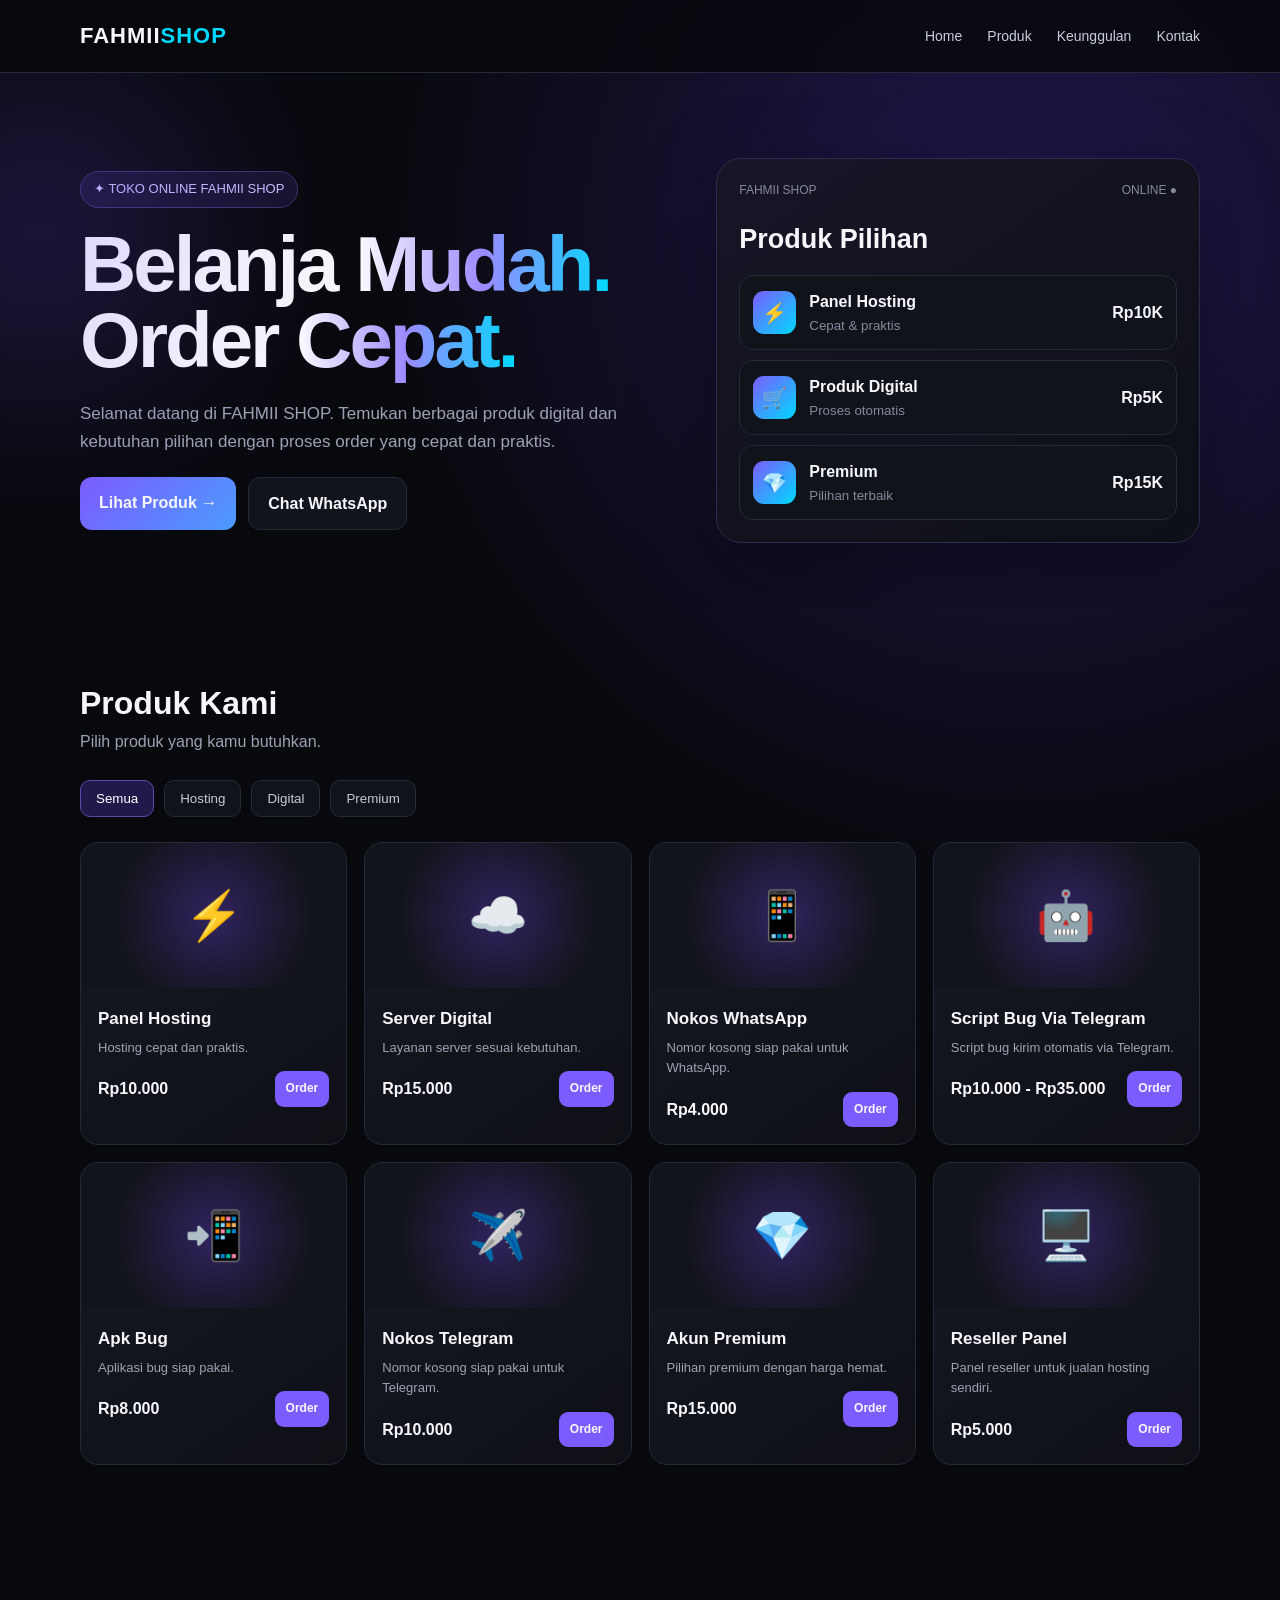
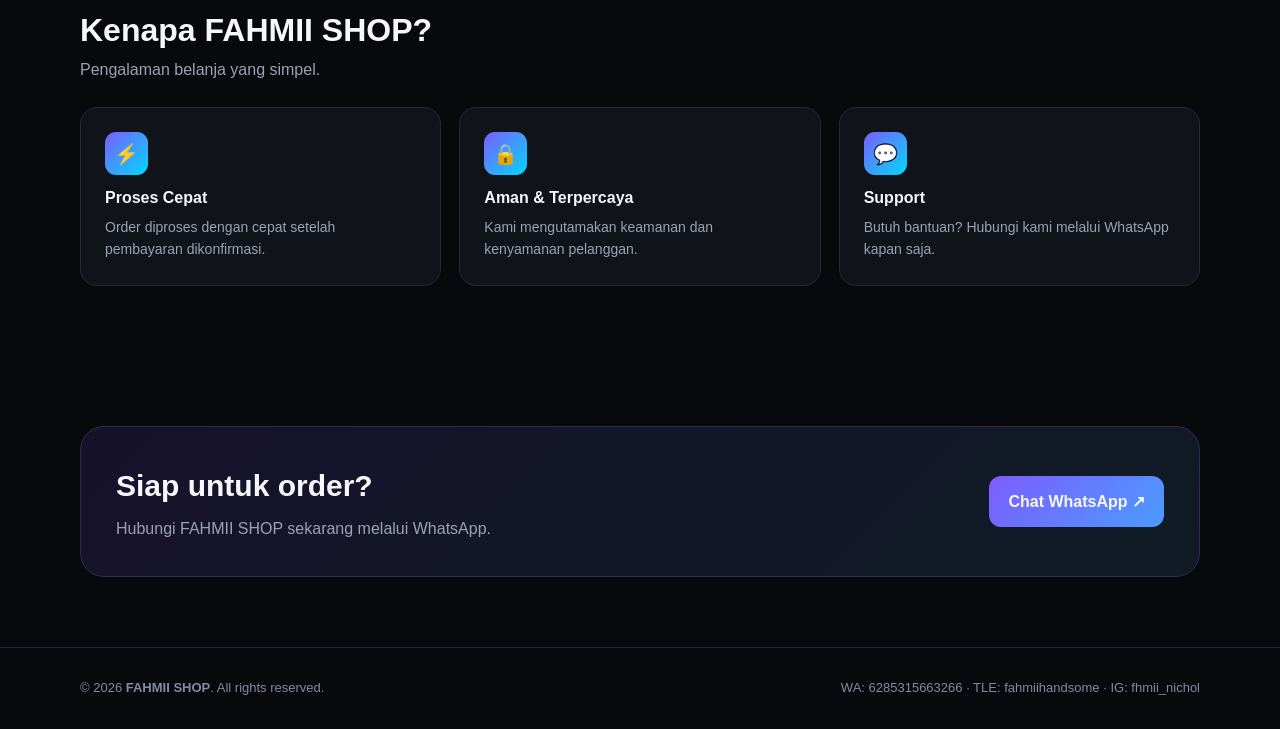
==== commit 804c7cf1: "Rename index-5.html to index.html" ====
--- a/index.html
+++ b/index.html
@@ -1,1331 +1,168 @@
 <!DOCTYPE html>
 <html lang="id">
 <head>
-    <meta charset="UTF-8">
-    <meta name="viewport" content="width=device-width, initial-scale=1.0">
-    <title>MANG YAANZ STORE - JB Aman, Terpercaya, dan Legal</title>
-    <meta name="description" content="MANG YAANZ STORE menyediakan layanan jual beli akun digital (game, streaming, sosmed) dengan keamanan transaksi terjamin. Transparan, cepat, dan terpercaya.">
-    <link rel="stylesheet" href="https://cdnjs.cloudflare.com/ajax/libs/font-awesome/6.4.0/css/all.min.css">
-    <link href="https://fonts.googleapis.com/css2?family=Poppins:wght@300;400;500;600;700&family=Montserrat:wght@700;800&display=swap" rel="stylesheet">
-    <style>
-        :root {
-            --primary: #0f172a;
-            --secondary: #1e293b;
-            --accent: #3b82f6;
-            --accent-light: #60a5fa;
-            --text: #f8fafc;
-            --text-light: #cbd5e1;
-            --success: #10b981;
-            --danger: #ef4444;
-            --warning: #f59e0b;
-            --radius: 8px;
-            --transition: all 0.3s ease;
-            --shadow: 0 10px 15px -3px rgba(0, 0, 0, 0.1), 0 4px 6px -2px rgba(0, 0, 0, 0.05);
-        }
-        
-        * {
-            margin: 0;
-            padding: 0;
-            box-sizing: border-box;
-        }
-        
-        html {
-            scroll-behavior: smooth;
-        }
-        
-        body {
-            font-family: 'Poppins', sans-serif;
-            background-color: var(--primary);
-            color: var(--text);
-            line-height: 1.6;
-            overflow-x: hidden;
-        }
-        
-        h1, h2, h3, h4 {
-            font-family: 'Montserrat', sans-serif;
-            font-weight: 700;
-            margin-bottom: 1rem;
-        }
-        
-        a {
-            text-decoration: none;
-            color: inherit;
-        }
-        
-        .container {
-            width: 100%;
-            max-width: 1200px;
-            margin: 0 auto;
-            padding: 0 1.5rem;
-        }
-        
-        .section {
-            padding: 5rem 0;
-        }
-        
-        .section-title {
-            text-align: center;
-            font-size: 2.5rem;
-            margin-bottom: 3rem;
-            position: relative;
-        }
-        
-        .section-title::after {
-            content: '';
-            position: absolute;
-            width: 80px;
-            height: 4px;
-            background: var(--accent);
-            bottom: -10px;
-            left: 50%;
-            transform: translateX(-50%);
-            border-radius: 2px;
-        }
-        
-        .btn {
-            display: inline-block;
-            padding: 0.8rem 1.8rem;
-            border-radius: var(--radius);
-            font-weight: 600;
-            cursor: pointer;
-            transition: var(--transition);
-            border: none;
-            font-family: 'Poppins', sans-serif;
-            font-size: 1rem;
-        }
-        
-        .btn-primary {
-            background-color: var(--accent);
-            color: white;
-        }
-        
-        .btn-primary:hover {
-            background-color: var(--accent-light);
-            transform: translateY(-3px);
-            box-shadow: var(--shadow);
-        }
-        
-        .btn-secondary {
-            background-color: transparent;
-            color: var(--accent);
-            border: 2px solid var(--accent);
-        }
-        
-        .btn-secondary:hover {
-            background-color: var(--accent);
-            color: white;
-            transform: translateY(-3px);
-        }
-        
-        .btn-whatsapp {
-            background-color: #25D366;
-            color: white;
-            display: flex;
-            align-items: center;
-            gap: 0.5rem;
-        }
-        
-        .btn-whatsapp:hover {
-            background-color: #128C7E;
-            transform: translateY(-3px);
-        }
-        
-        /* Header & Navigation */
-        header {
-            background-color: rgba(15, 23, 42, 0.95);
-            backdrop-filter: blur(10px);
-            position: fixed;
-            width: 100%;
-            top: 0;
-            z-index: 1000;
-            box-shadow: 0 4px 12px rgba(0, 0, 0, 0.1);
-        }
-        
-        .header-container {
-            display: flex;
-            justify-content: space-between;
-            align-items: center;
-            padding: 1.2rem 1.5rem;
-        }
-        
-        .logo {
-            display: flex;
-            align-items: center;
-            gap: 0.8rem;
-        }
-        
-        .logo-icon {
-            font-size: 2rem;
-            color: var(--accent);
-        }
-        
-        .logo-text {
-            font-family: 'Montserrat', sans-serif;
-            font-weight: 800;
-            font-size: 1.5rem;
-        }
-        
-        .logo-subtext {
-            font-size: 0.8rem;
-            color: var(--text-light);
-        }
-        
-        .nav-menu {
-            display: flex;
-            gap: 2rem;
-        }
-        
-        .nav-link {
-            font-weight: 500;
-            position: relative;
-            padding: 0.5rem 0;
-        }
-        
-        .nav-link::after {
-            content: '';
-            position: absolute;
-            width: 0;
-            height: 2px;
-            background: var(--accent);
-            left: 0;
-            bottom: 0;
-            transition: var(--transition);
-        }
-        
-        .nav-link:hover::after {
-            width: 100%;
-        }
-        
-        .burger-menu {
-            display: none;
-            font-size: 1.5rem;
-            cursor: pointer;
-        }
-        
-        /* Hero Section */
-        .hero {
-            padding-top: 10rem;
-            padding-bottom: 5rem;
-            background: linear-gradient(135deg, var(--primary) 0%, var(--secondary) 100%);
-            position: relative;
-            overflow: hidden;
-        }
-        
-        .hero::before {
-            content: '';
-            position: absolute;
-            width: 300px;
-            height: 300px;
-            background: radial-gradient(circle, rgba(59, 130, 246, 0.1) 0%, rgba(59, 130, 246, 0) 70%);
-            top: 10%;
-            right: 10%;
-            border-radius: 50%;
-        }
-        
-        .hero-content {
-            display: grid;
-            grid-template-columns: 1fr 1fr;
-            gap: 3rem;
-            align-items: center;
-        }
-        
-        .hero-text {
-            max-width: 600px;
-        }
-        
-        .hero-title {
-            font-size: 3.2rem;
-            line-height: 1.2;
-            margin-bottom: 1.5rem;
-        }
-        
-        .hero-subtitle {
-            font-size: 1.2rem;
-            color: var(--text-light);
-            margin-bottom: 2rem;
-        }
-        
-        .hero-buttons {
-            display: flex;
-            gap: 1rem;
-            flex-wrap: wrap;
-        }
-        
-        .hero-image {
-            display: flex;
-            justify-content: center;
-            align-items: center;
-        }
-        
-        .hero-img {
-            max-width: 100%;
-            border-radius: var(--radius);
-            box-shadow: var(--shadow);
-            animation: float 3s ease-in-out infinite;
-        }
-        
-        @keyframes float {
-            0% { transform: translateY(0px); }
-            50% { transform: translateY(-15px); }
-            100% { transform: translateY(0px); }
-        }
-        
-        /* About Section */
-        .about {
-            background-color: var(--secondary);
-        }
-        
-        .about-content {
-            display: grid;
-            grid-template-columns: 1fr 1fr;
-            gap: 4rem;
-            align-items: center;
-        }
-        
-        .about-image img {
-            width: 100%;
-            border-radius: var(--radius);
-            box-shadow: var(--shadow);
-        }
-        
-        .about-text h3 {
-            font-size: 1.8rem;
-            margin-bottom: 1.5rem;
-        }
-        
-        .about-features {
-            margin-top: 2rem;
-        }
-        
-        .feature {
-            display: flex;
-            align-items: flex-start;
-            gap: 1rem;
-            margin-bottom: 1.5rem;
-        }
-        
-        .feature-icon {
-            background-color: var(--accent);
-            width: 50px;
-            height: 50px;
-            border-radius: 50%;
-            display: flex;
-            align-items: center;
-            justify-content: center;
-            flex-shrink: 0;
-        }
-        
-        /* Products Section */
-        .products {
-            background-color: var(--primary);
-        }
-        
-        .product-filters {
-            display: flex;
-            justify-content: center;
-            gap: 1rem;
-            margin-bottom: 3rem;
-            flex-wrap: wrap;
-        }
-        
-        .filter-btn {
-            padding: 0.5rem 1.5rem;
-            background-color: transparent;
-            border: 1px solid var(--accent);
-            color: var(--accent);
-            border-radius: 50px;
-            cursor: pointer;
-            transition: var(--transition);
-        }
-        
-        .filter-btn.active, .filter-btn:hover {
-            background-color: var(--accent);
-            color: white;
-        }
-        
-        .product-grid {
-            display: grid;
-            grid-template-columns: repeat(auto-fill, minmax(300px, 1fr));
-            gap: 2rem;
-        }
-        
-        .product-card {
-            background-color: var(--secondary);
-            border-radius: var(--radius);
-            overflow: hidden;
-            transition: var(--transition);
-            box-shadow: var(--shadow);
-        }
-        
-        .product-card:hover {
-            transform: translateY(-10px);
-        }
-        
-        .product-badge {
-            position: absolute;
-            top: 1rem;
-            right: 1rem;
-            padding: 0.3rem 0.8rem;
-            border-radius: 50px;
-            font-size: 0.8rem;
-            font-weight: 600;
-        }
-        
-        .ready {
-            background-color: var(--success);
-            color: white;
-        }
-        
-        .sold {
-            background-color: var(--danger);
-            color: white;
-        }
-        
-        .product-image {
-            height: 180px;
-            background-color: #334155;
-            display: flex;
-            align-items: center;
-            justify-content: center;
-            position: relative;
-        }
-        
-        .product-image i {
-            font-size: 4rem;
-            color: var(--accent-light);
-        }
-        
-        .product-info {
-            padding: 1.5rem;
-        }
-        
-        .product-category {
-            color: var(--accent-light);
-            font-size: 0.9rem;
-            margin-bottom: 0.5rem;
-        }
-        
-        .product-title {
-            font-size: 1.3rem;
-            margin-bottom: 0.5rem;
-        }
-        
-        .product-description {
-            color: var(--text-light);
-            font-size: 0.9rem;
-            margin-bottom: 1rem;
-        }
-        
-        .product-price {
-            font-size: 1.5rem;
-            font-weight: 700;
-            color: var(--accent);
-            margin-bottom: 1.2rem;
-        }
-        
-        /* Security Section */
-        .security {
-            background-color: var(--secondary);
-        }
-        
-        .security-steps {
-            display: grid;
-            grid-template-columns: repeat(auto-fit, minmax(250px, 1fr));
-            gap: 2rem;
-            margin-top: 3rem;
-        }
-        
-        .step {
-            background-color: var(--primary);
-            padding: 2rem;
-            border-radius: var(--radius);
-            text-align: center;
-            transition: var(--transition);
-            box-shadow: var(--shadow);
-        }
-        
-        .step:hover {
-            transform: translateY(-5px);
-        }
-        
-        .step-number {
-            display: inline-block;
-            width: 50px;
-            height: 50px;
-            background-color: var(--accent);
-            border-radius: 50%;
-            display: flex;
-            align-items: center;
-            justify-content: center;
-            font-weight: 700;
-            margin-bottom: 1rem;
-            margin-left: auto;
-            margin-right: auto;
-        }
-        
-        /* Testimonials */
-        .testimonial-grid {
-            display: grid;
-            grid-template-columns: repeat(auto-fit, minmax(300px, 1fr));
-            gap: 2rem;
-            margin-top: 3rem;
-        }
-        
-        .testimonial-card {
-            background-color: var(--secondary);
-            padding: 2rem;
-            border-radius: var(--radius);
-            box-shadow: var(--shadow);
-            position: relative;
-        }
-        
-        .testimonial-card::before {
-            content: '\201C';
-            font-size: 4rem;
-            color: var(--accent);
-            position: absolute;
-            top: -20px;
-            left: 20px;
-            font-family: serif;
-        }
-        
-        .testimonial-text {
-            margin-bottom: 1.5rem;
-            font-style: italic;
-        }
-        
-        .testimonial-author {
-            display: flex;
-            align-items: center;
-            gap: 1rem;
-        }
-        
-        .author-avatar {
-            width: 50px;
-            height: 50px;
-            border-radius: 50%;
-            background-color: var(--accent);
-            display: flex;
-            align-items: center;
-            justify-content: center;
-            font-weight: 700;
-        }
-        
-        .rating {
-            color: var(--warning);
-            margin-top: 0.3rem;
-        }
-        
-        /* Contact Section */
-        .contact {
-            background-color: var(--secondary);
-        }
-        
-        .contact-content {
-            display: grid;
-            grid-template-columns: 1fr 1fr;
-            gap: 4rem;
-        }
-        
-        .contact-info h3 {
-            font-size: 1.8rem;
-            margin-bottom: 1.5rem;
-        }
-        
-        .contact-details {
-            margin-top: 2rem;
-        }
-        
-        .contact-item {
-            display: flex;
-            align-items: center;
-            gap: 1rem;
-            margin-bottom: 1.5rem;
-        }
-        
-        .contact-icon {
-            width: 50px;
-            height: 50px;
-            background-color: var(--accent);
-            border-radius: 50%;
-            display: flex;
-            align-items: center;
-            justify-content: center;
-            flex-shrink: 0;
-        }
-        
-        .contact-form {
-            background-color: var(--primary);
-            padding: 2rem;
-            border-radius: var(--radius);
-            box-shadow: var(--shadow);
-        }
-        
-        .form-group {
-            margin-bottom: 1.5rem;
-        }
-        
-        .form-group label {
-            display: block;
-            margin-bottom: 0.5rem;
-            font-weight: 500;
-        }
-        
-        .form-control {
-            width: 100%;
-            padding: 0.8rem 1rem;
-            background-color: var(--secondary);
-            border: 1px solid #334155;
-            border-radius: var(--radius);
-            color: var(--text);
-            font-family: 'Poppins', sans-serif;
-            transition: var(--transition);
-        }
-        
-        .form-control:focus {
-            outline: none;
-            border-color: var(--accent);
-        }
-        
-        /* Footer */
-        footer {
-            background-color: #0a0f1c;
-            padding: 3rem 0 1.5rem;
-        }
-        
-        .footer-content {
-            display: grid;
-            grid-template-columns: repeat(auto-fit, minmax(250px, 1fr));
-            gap: 3rem;
-            margin-bottom: 2rem;
-        }
-        
-        .footer-logo {
-            font-family: 'Montserrat', sans-serif;
-            font-weight: 800;
-            font-size: 1.8rem;
-            margin-bottom: 1rem;
-        }
-        
-        .footer-about {
-            color: var(--text-light);
-            margin-bottom: 1.5rem;
-        }
-        
-        .social-links {
-            display: flex;
-            gap: 1rem;
-        }
-        
-        .social-link {
-            width: 40px;
-            height: 40px;
-            background-color: var(--secondary);
-            border-radius: 50%;
-            display: flex;
-            align-items: center;
-            justify-content: center;
-            transition: var(--transition);
-        }
-        
-        .social-link:hover {
-            background-color: var(--accent);
-            transform: translateY(-3px);
-        }
-        
-        .footer-heading {
-            font-size: 1.2rem;
-            margin-bottom: 1.5rem;
-        }
-        
-        .footer-links {
-            list-style: none;
-        }
-        
-        .footer-links li {
-            margin-bottom: 0.8rem;
-        }
-        
-        .footer-links a:hover {
-            color: var(--accent);
-        }
-        
-        .copyright {
-            text-align: center;
-            padding-top: 1.5rem;
-            border-top: 1px solid #334155;
-            color: var(--text-light);
-            font-size: 0.9rem;
-        }
-        
-        /* Floating WhatsApp Button */
-        .whatsapp-float {
-            position: fixed;
-            bottom: 2rem;
-            right: 2rem;
-            width: 60px;
-            height: 60px;
-            background-color: #25D366;
-            border-radius: 50%;
-            display: flex;
-            align-items: center;
-            justify-content: center;
-            font-size: 2rem;
-            color: white;
-            box-shadow: 0 4px 12px rgba(37, 211, 102, 0.3);
-            z-index: 999;
-            transition: var(--transition);
-        }
-        
-        .whatsapp-float:hover {
-            transform: scale(1.1);
-        }
-        
-        /* Mobile Responsive */
-        @media (max-width: 992px) {
-            .hero-content,
-            .about-content,
-            .contact-content {
-                grid-template-columns: 1fr;
-            }
-            
-            .hero-title {
-                font-size: 2.5rem;
-            }
-        }
-        
-        @media (max-width: 768px) {
-            .nav-menu {
-                position: fixed;
-                top: 70px;
-                right: -100%;
-                flex-direction: column;
-                background-color: var(--secondary);
-                width: 100%;
-                height: calc(100vh - 70px);
-                padding: 2rem;
-                transition: var(--transition);
-                box-shadow: -5px 0 15px rgba(0, 0, 0, 0.1);
-            }
-            
-            .nav-menu.active {
-                right: 0;
-            }
-            
-            .burger-menu {
-                display: block;
-            }
-            
-            .hero {
-                padding-top: 8rem;
-            }
-            
-            .hero-title {
-                font-size: 2.2rem;
-            }
-            
-            .section {
-                padding: 3rem 0;
-            }
-            
-            .section-title {
-                font-size: 2rem;
-            }
-        }
-        
-        @media (max-width: 480px) {
-            .hero-buttons {
-                flex-direction: column;
-                width: 100%;
-            }
-            
-            .btn {
-                width: 100%;
-                text-align: center;
-            }
-            
-            .product-grid {
-                grid-template-columns: 1fr;
-            }
-        }
-    </style>
+<meta charset="UTF-8">
+<meta name="viewport" content="width=device-width, initial-scale=1.0">
+<title>FAHMII SHOP</title>
+<meta name="description" content="FAHMII SHOP - Marketplace modern dan terpercaya.">
+<style>
+*{box-sizing:border-box;margin:0;padding:0}
+:root{--bg:#08090d;--card:#11131a;--card2:#171923;--text:#f7f7fb;--muted:#9da2b3;--accent:#7c5cff;--accent2:#00d9ff;--line:#252938}
+html{scroll-behavior:smooth}
+body{font-family:Arial,Helvetica,sans-serif;background:radial-gradient(circle at 80% 10%,#21164d 0,transparent 28%),var(--bg);color:var(--text);line-height:1.6}
+a{text-decoration:none;color:inherit}
+.container{width:min(1120px,92%);margin:auto}
+nav{position:sticky;top:0;z-index:20;background:rgba(8,9,13,.82);backdrop-filter:blur(14px);border-bottom:1px solid var(--line)}
+.navbar{height:72px;display:flex;align-items:center;justify-content:space-between}
+.logo{font-size:22px;font-weight:900;letter-spacing:1px}.logo span{color:var(--accent2)}
+.navlinks{display:flex;gap:25px;color:#c9ccda;font-size:14px}
+.navlinks a:hover{color:white}
+.menu{display:none;background:none;border:0;color:white;font-size:25px}
+.hero{padding:85px 0 65px;position:relative;overflow:hidden}
+.hero:before{content:"";position:absolute;width:280px;height:280px;background:#704cff;filter:blur(100px);opacity:.22;left:-100px;top:20px}
+.hero-grid{display:grid;grid-template-columns:1.1fr .9fr;gap:45px;align-items:center}
+.badge{display:inline-block;padding:7px 13px;border:1px solid #3c326c;background:#17122c;border-radius:30px;color:#c9bcff;font-size:13px;margin-bottom:18px}
+h1{font-size:clamp(42px,7vw,78px);line-height:.98;letter-spacing:-3px}
+.gradient{background:linear-gradient(90deg,#fff,#9c8aff,#00d9ff);-webkit-background-clip:text;background-clip:text;color:transparent}
+.hero p{color:var(--muted);max-width:580px;margin:22px 0;font-size:17px}
+.buttons{display:flex;gap:12px;flex-wrap:wrap}
+.btn{padding:13px 19px;border-radius:12px;font-weight:700;border:1px solid var(--line);display:inline-block}
+.btn-primary{background:linear-gradient(135deg,var(--accent),#4b9cff);border:0}
+.btn-secondary{background:#12141c}
+.btn:hover{transform:translateY(-2px)}
+.showcase{background:linear-gradient(145deg,#171526,#0d1017);border:1px solid #302b4d;border-radius:25px;padding:22px;box-shadow:0 25px 80px rgba(0,0,0,.35)}
+.mock-top{display:flex;justify-content:space-between;color:#858a9d;font-size:12px;margin-bottom:18px}
+.mock-title{font-size:27px;font-weight:800;margin-bottom:14px}
+.mock-item{display:flex;align-items:center;gap:13px;background:#11131b;border:1px solid var(--line);padding:13px;border-radius:14px;margin-top:10px}
+.icon{width:43px;height:43px;border-radius:11px;background:linear-gradient(135deg,#7c5cff,#00d9ff);display:grid;place-items:center;font-size:20px}
+.price{margin-left:auto;font-weight:800}
+section{padding:70px 0}.section-head{display:flex;justify-content:space-between;align-items:end;margin-bottom:25px}
+.section-head h2{font-size:32px}.section-head p{color:var(--muted)}
+.categories{display:flex;gap:10px;flex-wrap:wrap}
+.filter{padding:10px 15px;background:var(--card);border:1px solid var(--line);border-radius:10px;color:#c7cad6;cursor:pointer}
+.filter.active,.filter:hover{background:#21194a;border-color:#5c49aa;color:white}
+.products{display:grid;grid-template-columns:repeat(4,1fr);gap:17px}
+.product{background:linear-gradient(145deg,var(--card2),#0e1016);border:1px solid var(--line);border-radius:18px;overflow:hidden;transition:.25s}
+.product:hover{transform:translateY(-5px);border-color:#4b3c88}
+.product-img{height:145px;display:grid;place-items:center;font-size:48px;background:radial-gradient(circle,#30235f,#12141b 65%)}
+.product-body{padding:17px}.product-body h3{font-size:17px}.product-body p{color:var(--muted);font-size:13px;margin:5px 0 13px}
+.product-foot{display:flex;align-items:center;justify-content:space-between;gap:8px}
+.product-price{font-weight:900}.order{padding:8px 11px;border-radius:9px;background:var(--accent);font-size:12px;font-weight:700}
+.features{display:grid;grid-template-columns:repeat(3,1fr);gap:18px}
+.feature{padding:24px;background:var(--card);border:1px solid var(--line);border-radius:17px}.feature b{display:block;margin:10px 0 5px}.feature p{color:var(--muted);font-size:14px}
+.contact{background:linear-gradient(135deg,#17122c,#101b25);border:1px solid #302b4d;border-radius:24px;padding:35px;display:flex;align-items:center;justify-content:space-between;gap:25px}
+.contact h2{font-size:30px}.contact p{color:var(--muted);margin-top:6px}
+footer{border-top:1px solid var(--line);padding:30px 0;color:#858a9d;font-size:13px}
+.footer-flex{display:flex;justify-content:space-between;gap:20px;flex-wrap:wrap}
+.toast{position:fixed;right:20px;bottom:20px;background:#171923;border:1px solid #343849;padding:13px 17px;border-radius:12px;display:none;z-index:50}
+@media(max-width:850px){.hero-grid{grid-template-columns:1fr}.products{grid-template-columns:repeat(2,1fr)}.features{grid-template-columns:1fr}.navlinks{display:none}.menu{display:block}.contact{flex-direction:column;align-items:flex-start}}
+@media(max-width:500px){.hero{padding-top:55px}.products{grid-template-columns:1fr}.section-head{display:block}.section-head p{margin-top:5px}h1{letter-spacing:-2px}.showcase{padding:17px}}
+</style>
 </head>
 <body>
-    <!-- Header & Navigation -->
-    <header>
-        <div class="container header-container">
-            <div class="logo">
-                <div class="logo-icon"><i class="fas fa-crown"></i></div>
-                <div>
-                    <div class="logo-text">MANG YAANZ STORE</div>
-                    <div class="logo-subtext">JB Aman, Terpercaya, dan Legal</div>
-                </div>
-            </div>
-            
-            <div class="burger-menu" id="burgerMenu">
-                <i class="fas fa-bars"></i>
-            </div>
-            
-            <nav class="nav-menu" id="navMenu">
-                <a href="#home" class="nav-link">Home</a>
-                <a href="#about" class="nav-link">Tentang Kami</a>
-                <a href="#products" class="nav-link">Produk</a>
-                <a href="#security" class="nav-link">Sistem Keamanan</a>
-                <a href="#testimonials" class="nav-link">Testimoni</a>
-                <a href="#contact" class="nav-link">Kontak</a>
-            </nav>
-        </div>
-    </header>
 
-    <!-- Hero Section -->
-    <section class="hero" id="home">
-        <div class="container">
-            <div class="hero-content">
-                <div class="hero-text">
-                    <h1 class="hero-title">Jual Beli Akun Digital Terpercaya</h1>
-                    <p class="hero-subtitle">MANG YAANZ STORE menyediakan layanan jual beli akun digital (game, streaming, sosmed) dengan proses aman, cepat, dan terpercaya. Transaksi dijamin aman dengan sistem escrow.</p>
-                    <div class="hero-buttons">
-                        <a href="#products" class="btn btn-primary">Lihat Produk</a>
-                        <a href="#contact" class="btn btn-secondary">Hubungi Admin</a>
-                    </div>
-                </div>
-                <div class="hero-image">
-                    <div class="hero-img">
-                        <i class="fas fa-shield-alt" style="font-size: 20rem; color: var(--accent);"></i>
-                    </div>
-                </div>
-            </div>
-        </div>
-    </section>
+<nav>
+  <div class="container navbar">
+    <a href="#" class="logo">FAHMII<span>SHOP</span></a>
+    <div class="navlinks">
+      <a href="#home">Home</a><a href="#produk">Produk</a><a href="#keunggulan">Keunggulan</a><a href="#kontak">Kontak</a>
+    </div>
+    <button class="menu" onclick="toggleMenu()">☰</button>
+  </div>
+</nav>
 
-    <!-- About Section -->
-    <section class="section about" id="about">
-        <div class="container">
-            <h2 class="section-title">Tentang Kami</h2>
-            <div class="about-content">
-                <div class="about-image">
-                    <img src="https://images.unsplash.com/photo-1551288049-bebda4e38f71?ixlib=rb-4.0.3&ixid=M3wxMjA3fDB8MHxwaG90by1wYWdlfHx8fGVufDB8fHx8fA%3D%3D&auto=format&fit=crop&w=1470&q=80" alt="MANG YAANZ STORE">
-                </div>
-                <div class="about-text">
-                    <h3>MANG YAANZ STORE - JB Terpercaya Sejak 2019</h3>
-                    <p>Kami adalah pelaku jual beli akun digital dengan pengalaman lebih dari 4 tahun. Fokus kami adalah memberikan layanan terbaik dengan keamanan dan kejujuran sebagai prioritas utama.</p>
-                    <p>Di MANG YAANZ STORE, kami memahami kekhawatiran pembeli dalam transaksi online. Oleh karena itu, kami telah mengembangkan sistem transaksi yang aman untuk melindungi kedua belah pihak.</p>
-                    
-                    <div class="about-features">
-                        <div class="feature">
-                            <div class="feature-icon">
-                                <i class="fas fa-user-shield"></i>
-                            </div>
-                            <div>
-                                <h4>Identitas Jelas</h4>
-                                <p>Owner dikenali dengan jelas sebagai penjual terpercaya dengan track record yang baik.</p>
-                            </div>
-                        </div>
-                        <div class="feature">
-                            <div class="feature-icon">
-                                <i class="fas fa-handshake"></i>
-                            </div>
-                            <div>
-                                <h4>Komitmen Kejujuran</h4>
-                                <p>Transparansi penuh dalam setiap transaksi tanpa ada informasi yang disembunyikan.</p>
-                            </div>
-                        </div>
-                        <div class="feature">
-                            <div class="feature-icon">
-                                <i class="fas fa-bolt"></i>
-                            </div>
-                            <div>
-                                <h4>Proses Cepat</h4>
-                                <p>Transaksi selesai dalam hitungan menit setelah pembayaran dikonfirmasi.</p>
-                            </div>
-                        </div>
-                    </div>
-                </div>
-            </div>
-        </div>
-    </section>
+<main id="home">
+<section class="hero">
+  <div class="container hero-grid">
+    <div>
+      <span class="badge">✦ TOKO ONLINE FAHMII SHOP</span>
+      <h1>Belanja <span class="gradient">Mudah.</span><br>Order <span class="gradient">Cepat.</span></h1>
+      <p>Selamat datang di FAHMII SHOP. Temukan berbagai produk digital dan kebutuhan pilihan dengan proses order yang cepat dan praktis.</p>
+      <div class="buttons">
+        <a class="btn btn-primary" href="#produk">Lihat Produk →</a>
+        <a class="btn btn-secondary" href="https://wa.me/6285315663266" target="_blank">Chat WhatsApp</a>
+      </div>
+    </div>
+    <div class="showcase">
+      <div class="mock-top"><span>FAHMII SHOP</span><span>ONLINE ●</span></div>
+      <div class="mock-title">Produk Pilihan</div>
+      <div class="mock-item"><div class="icon">⚡</div><div><b>Panel Hosting</b><small style="display:block;color:#858a9d">Cepat & praktis</small></div><span class="price">Rp10K</span></div>
+      <div class="mock-item"><div class="icon">🛒</div><div><b>Produk Digital</b><small style="display:block;color:#858a9d">Proses otomatis</small></div><span class="price">Rp5K</span></div>
+      <div class="mock-item"><div class="icon">💎</div><div><b>Premium</b><small style="display:block;color:#858a9d">Pilihan terbaik</small></div><span class="price">Rp15K</span></div>
+    </div>
+  </div>
+</section>
 
-    <!-- Products Section -->
-    <section class="section products" id="products">
-        <div class="container">
-            <h2 class="section-title">Akun yang Tersedia</h2>
-            <div class="product-filters">
-                <button class="filter-btn active" data-filter="all">Semua</button>
-                <button class="filter-btn" data-filter="game">Game</button>
-                <button class="filter-btn" data-filter="streaming">Streaming</button>
-                <button class="filter-btn" data-filter="sosmed">Sosial Media</button>
-            </div>
-            
-            <div class="product-grid" id="productGrid">
-                <!-- Product cards will be populated by JavaScript -->
-            </div>
-        </div>
-    </section>
+<section id="produk">
+<div class="container">
+  <div class="section-head">
+    <div><h2>Produk Kami</h2><p>Pilih produk yang kamu butuhkan.</p></div>
+  </div>
+  <div class="categories">
+    <button class="filter active" onclick="filterProducts('all',this)">Semua</button>
+    <button class="filter" onclick="filterProducts('hosting',this)">Hosting</button>
+    <button class="filter" onclick="filterProducts('digital',this)">Digital</button>
+    <button class="filter" onclick="filterProducts('premium',this)">Premium</button>
+  </div>
+  <br>
+  <div class="products">
+    <article class="product" data-cat="hosting"><div class="product-img">⚡</div><div class="product-body"><h3>Panel Hosting</h3><p>Hosting cepat dan praktis.</p><div class="product-foot"><span class="product-price">Rp10.000</span><a class="order" href="https://wa.me/6285315663266?text=Halo%20FAHMII%20SHOP,%20saya%20ingin%20order%20Panel%20Hosting." target="_blank">Order</a></div></div></article>
+    <article class="product" data-cat="hosting"><div class="product-img">☁️</div><div class="product-body"><h3>Server Digital</h3><p>Layanan server sesuai kebutuhan.</p><div class="product-foot"><span class="product-price">Rp15.000</span><a class="order" href="https://wa.me/6285315663266?text=Halo%20FAHMII%20SHOP,%20saya%20ingin%20order%20Server%20Digital." target="_blank">Order</a></div></div></article>
+    <article class="product" data-cat="digital"><div class="product-img">📱</div><div class="product-body"><h3>Nokos WhatsApp</h3><p>Nomor kosong siap pakai untuk WhatsApp.</p><div class="product-foot"><span class="product-price">Rp4.000</span><a class="order" href="https://wa.me/6285315663266?text=Halo%20FAHMII%20SHOP,%20saya%20ingin%20order%20Nokos%20WhatsApp." target="_blank">Order</a></div></div></article>
+    <article class="product" data-cat="digital"><div class="product-img">🤖</div><div class="product-body"><h3>Script Bug Via Telegram</h3><p>Script bug kirim otomatis via Telegram.</p><div class="product-foot"><span class="product-price">Rp10.000 - Rp35.000</span><a class="order" href="https://wa.me/6285315663266?text=Halo%20FAHMII%20SHOP,%20saya%20ingin%20order%20Script%20Bug%20Via%20Telegram." target="_blank">Order</a></div></div></article>
+    <article class="product" data-cat="digital"><div class="product-img">📲</div><div class="product-body"><h3>Apk Bug</h3><p>Aplikasi bug siap pakai.</p><div class="product-foot"><span class="product-price">Rp8.000</span><a class="order" href="https://wa.me/6285315663266?text=Halo%20FAHMII%20SHOP,%20saya%20ingin%20order%20Apk%20Bug." target="_blank">Order</a></div></div></article>
+    <article class="product" data-cat="digital"><div class="product-img">✈️</div><div class="product-body"><h3>Nokos Telegram</h3><p>Nomor kosong siap pakai untuk Telegram.</p><div class="product-foot"><span class="product-price">Rp10.000</span><a class="order" href="https://wa.me/6285315663266?text=Halo%20FAHMII%20SHOP,%20saya%20ingin%20order%20Nokos%20Telegram." target="_blank">Order</a></div></div></article>
+    <article class="product" data-cat="premium"><div class="product-img">💎</div><div class="product-body"><h3>Akun Premium</h3><p>Pilihan premium dengan harga hemat.</p><div class="product-foot"><span class="product-price">Rp15.000</span><a class="order" href="https://wa.me/6285315663266?text=Halo%20FAHMII%20SHOP,%20saya%20ingin%20order%20Akun%20Premium." target="_blank">Order</a></div></div></article>
+    <article class="product" data-cat="hosting"><div class="product-img">🖥️</div><div class="product-body"><h3>Reseller Panel</h3><p>Panel reseller untuk jualan hosting sendiri.</p><div class="product-foot"><span class="product-price">Rp5.000</span><a class="order" href="https://wa.me/6285315663266?text=Halo%20FAHMII%20SHOP,%20saya%20ingin%20order%20Reseller%20Panel." target="_blank">Order</a></div></div></article>
+  </div>
+</div>
+</section>
 
-    <!-- Security Section -->
-    <section class="section security" id="security">
-        <div class="container">
-            <h2 class="section-title">Sistem Keamanan</h2>
-            <p style="text-align: center; max-width: 800px; margin: 0 auto 2rem;">Kami menggunakan sistem keamanan berlapis untuk menjamin keamanan transaksi Anda. Berikut adalah proses transaksi yang kami terapkan:</p>
-            
-            <div class="security-steps">
-                <div class="step">
-                    <div class="step-number">1</div>
-                    <h3>Pilih Akun</h3>
-                    <p>Pilih akun yang ingin dibeli dan hubungi admin untuk mengecek ketersediaan.</p>
-                </div>
-                <div class="step">
-                    <div class="step-number">2</div>
-                    <h3>Konfirmasi Pembayaran</h3>
-                    <p>Lakukan pembayaran dan kirim bukti ke admin untuk diverifikasi.</p>
-                </div>
-                <div class="step">
-                    <div class="step-number">3</div>
-                    <h3>Verifikasi Escrow</h3>
-                    <p>Kami memverifikasi pembayaran dan menyimpan akun di sistem escrow.</p>
-                </div>
-                <div class="step">
-                    <div class="step-number">4</div>
-                    <h3>Serah Terima Akun</h3>
-                    <p>Setelah verifikasi, detail akun dikirimkan ke pembeli dan transaksi selesai.</p>
-                </div>
-            </div>
-            
-            <div style="margin-top: 4rem; background-color: var(--primary); padding: 2rem; border-radius: var(--radius);">
-                <h3 style="text-align: center; margin-bottom: 1.5rem;">Aturan & Larangan</h3>
-                <div style="display: grid; grid-template-columns: repeat(auto-fit, minmax(250px, 1fr)); gap: 1.5rem;">
-                    <div>
-                        <h4><i class="fas fa-check-circle" style="color: var(--success); margin-right: 0.5rem;"></i> Yang Diizinkan</h4>
-                        <ul style="padding-left: 1.5rem; margin-top: 0.8rem;">
-                            <li>Ganti email/phone sesuai ketentuan</li>
-                            <li>Ganti password setelah transaksi</li>
-                            <li>Menggunakan akun sesuai tujuan</li>
-                        </ul>
-                    </div>
-                    <div>
-                        <h4><i class="fas fa-ban" style="color: var(--danger); margin-right: 0.5rem;"></i> Yang Dilarang</h4>
-                        <ul style="padding-left: 1.5rem; margin-top: 0.8rem;">
-                            <li>Chargeback setelah transaksi</li>
-                            <li>Melakukan aktivitas ilegal</li>
-                            <li>Memperjualbelikan kembali tanpa izin</li>
-                        </ul>
-                    </div>
-                </div>
-            </div>
-        </div>
-    </section>
+<section id="keunggulan">
+<div class="container">
+  <div class="section-head"><div><h2>Kenapa FAHMII SHOP?</h2><p>Pengalaman belanja yang simpel.</p></div></div>
+  <div class="features">
+    <div class="feature"><div class="icon">⚡</div><b>Proses Cepat</b><p>Order diproses dengan cepat setelah pembayaran dikonfirmasi.</p></div>
+    <div class="feature"><div class="icon">🔒</div><b>Aman & Terpercaya</b><p>Kami mengutamakan keamanan dan kenyamanan pelanggan.</p></div>
+    <div class="feature"><div class="icon">💬</div><b>Support</b><p>Butuh bantuan? Hubungi kami melalui WhatsApp kapan saja.</p></div>
+  </div>
+</div>
+</section>
 
-    <!-- Testimonials Section -->
-    <section class="section testimonials" id="testimonials">
-        <div class="container">
-            <h2 class="section-title">Testimoni Pembeli</h2>
-            <p style="text-align: center; max-width: 800px; margin: 0 auto 3rem;">Berikut adalah pengalaman nyata dari pembeli yang telah bertransaksi di MANG YAANZ STORE.</p>
-            
-            <div class="testimonial-grid" id="testimonialGrid">
-                <!-- Testimonial cards will be populated by JavaScript -->
-            </div>
-        </div>
-    </section>
+<section id="kontak">
+<div class="container">
+  <div class="contact">
+    <div><h2>Siap untuk order?</h2><p>Hubungi FAHMII SHOP sekarang melalui WhatsApp.</p></div>
+    <a class="btn btn-primary" href="https://wa.me/6285315663266" target="_blank">Chat WhatsApp ↗</a>
+  </div>
+</div>
+</section>
+</main>
 
-    <!-- Contact Section -->
-    <section class="section contact" id="contact">
-        <div class="container">
-            <h2 class="section-title">Hubungi Admin</h2>
-            <div class="contact-content">
-                <div class="contact-info">
-                    <h3>MANG YAANZ STORE Siap Melayani Anda</h3>
-                    <p>Kami beroperasi setiap hari dengan jam layanan yang panjang. Fast response untuk memastikan Anda mendapatkan informasi yang dibutuhkan dengan cepat.</p>
-                    
-                    <div class="contact-details">
-                        <div class="contact-item">
-                            <div class="contact-icon">
-                                <i class="fab fa-whatsapp"></i>
-                            </div>
-                            <div>
-                                <h4>WhatsApp</h4>
-                                <p>+62 812-3456-7890 (Fast Response)</p>
-                            </div>
-                        </div>
-                        <div class="contact-item">
-                            <div class="contact-icon">
-                                <i class="fab fa-telegram"></i>
-                            </div>
-                            <div>
-                                <h4>Telegram</h4>
-                                <p>@mangyaanz_store</p>
-                            </div>
-                        </div>
-                        <div class="contact-item">
-                            <div class="contact-icon">
-                                <i class="fas fa-clock"></i>
-                            </div>
-                            <div>
-                                <h4>Jam Operasional</h4>
-                                <p>Setiap Hari: 09.00 - 23.00 WIB</p>
-                            </div>
-                        </div>
-                    </div>
-                    
-                    <div style="background-color: var(--primary); padding: 1.5rem; border-radius: var(--radius); margin-top: 2rem;">
-                        <h4><i class="fas fa-exclamation-circle" style="color: var(--warning); margin-right: 0.5rem;"></i> Penting!</h4>
-                        <p style="margin-top: 0.5rem;">Hanya gunakan kontak resmi di atas untuk menghindari penipuan. Admin tidak pernah meminta transfer ke rekening pribadi.</p>
-                    </div>
-                </div>
-                
-                <div class="contact-form">
-                    <h3>Form Pemesanan Cepat</h3>
-                    <p>Isi form berikut untuk informasi lebih cepat (tidak untuk transfer). Admin akan membalas via WhatsApp/Telegram.</p>
-                    
-                    <form id="quickOrderForm">
-                        <div class="form-group">
-                            <label for="name">Nama Lengkap</label>
-                            <input type="text" id="name" class="form-control" placeholder="Masukkan nama Anda" required>
-                        </div>
-                        <div class="form-group">
-                            <label for="contact">WhatsApp/Telegram</label>
-                            <input type="text" id="contact" class="form-control" placeholder="Contoh: +6281234567890" required>
-                        </div>
-                        <div class="form-group">
-                            <label for="product">Akun yang Diminati</label>
-                            <select id="product" class="form-control" required>
-                                <option value="">Pilih akun</option>
-                                <option value="Valorant Account">Valorant Account</option>
-                                <option value="Netflix Premium">Netflix Premium</option>
-                                <option value="Instagram Account">Instagram Account</option>
-                                <option value="YouTube Premium">YouTube Premium</option>
-                                <option value="Mobile Legends Account">Mobile Legends Account</option>
-                            </select>
-                        </div>
-                        <div class="form-group">
-                            <label for="message">Pertanyaan/Keterangan</label>
-                            <textarea id="message" class="form-control" rows="4" placeholder="Tulis pertanyaan atau keterangan tambahan"></textarea>
-                        </div>
-                        <button type="submit" class="btn btn-primary" style="width: 100%;">Kirim Pesanan</button>
-                    </form>
-                </div>
-            </div>
-        </div>
-    </section>
+<footer>
+<div class="container footer-flex">
+  <div>© 2026 <b>FAHMII SHOP</b>. All rights reserved.</div>
+  <div>WA: 6285315663266 · TLE: fahmiihandsome · IG: fhmii_nichol</div>
+</div>
+</footer>
+<div class="toast" id="toast">Menu navigasi dibuka</div>
 
-    <!-- Footer -->
-    <footer>
-        <div class="container">
-            <div class="footer-content">
-                <div class="footer-about">
-                    <div class="footer-logo">MANG YAANZ STORE</div>
-                    <p class="footer-about">Tempat jual beli akun digital terpercaya dengan sistem keamanan terjamin. Transaksi aman, cepat, dan terpercaya sejak 2019.</p>
-                    <div class="social-links">
-                        <a href="#" class="social-link"><i class="fab fa-instagram"></i></a>
-                        <a href="#" class="social-link"><i class="fab fa-facebook-f"></i></a>
-                        <a href="#" class="social-link"><i class="fab fa-twitter"></i></a>
-                        <a href="#" class="social-link"><i class="fab fa-youtube"></i></a>
-                    </div>
-                </div>
-                
-                <div>
-                    <h3 class="footer-heading">Link Cepat</h3>
-                    <ul class="footer-links">
-                        <li><a href="#home">Home</a></li>
-                        <li><a href="#about">Tentang Kami</a></li>
-                        <li><a href="#products">Produk</a></li>
-                        <li><a href="#security">Sistem Keamanan</a></li>
-                        <li><a href="#testimonials">Testimoni</a></li>
-                    </ul>
-                </div>
-                
-                <div>
-                    <h3 class="footer-heading">Kebijakan</h3>
-                    <ul class="footer-links">
-                        <li><a href="#">Syarat & Ketentuan</a></li>
-                        <li><a href="#">Kebijakan Privasi</a></li>
-                        <li><a href="#">Kebijakan Pengembalian</a></li>
-                        <li><a href="#">Cara Bertransaksi</a></li>
-                        <li><a href="#">FAQ</a></li>
-                    </ul>
-                </div>
-            </div>
-            
-            <div class="copyright">
-                &copy; 2023 MANG YAANZ STORE. All rights reserved. | Designed with <i class="fas fa-heart" style="color: #ef4444;"></i> for JB Community
-            </div>
-        </div>
-    </footer>
-
-    <!-- Floating WhatsApp Button -->
-    <a href="https://wa.me/6281234567890?text=Halo%20MANG%20YAANZ%20STORE,%20saya%20tertarik%20dengan%20akun%20yang%20dijual" target="_blank" class="whatsapp-float">
-        <i class="fab fa-whatsapp"></i>
-    </a>
-
-    <script>
-        // Data produk
-        const products = [
-            {
-                id: 1,
-                title: "Valorant Account",
-                category: "game",
-                price: "Rp 350.000",
-                status: "ready",
-                description: "Account Valorant dengan skin premium dan rank Platinum. Email dan password bisa diganti.",
-                icon: "fas fa-crosshairs"
-            },
-            {
-                id: 2,
-                title: "Netflix Premium",
-                category: "streaming",
-                price: "Rp 120.000",
-                status: "ready",
-                description: "Akun Netflix Premium 4K UHD dengan garansi 30 hari. Bisa 4 screen simultan.",
-                icon: "fas fa-film"
-            },
-            {
-                id: 3,
-                title: "Instagram Account",
-                category: "sosmed",
-                price: "Rp 250.000",
-                status: "ready",
-                description: "Akun Instagram dengan follower 10K real, engagement tinggi. Aman dan terverifikasi email.",
-                icon: "fab fa-instagram"
-            },
-            {
-                id: 4,
-                title: "YouTube Premium",
-                category: "streaming",
-                price: "Rp 100.000",
-                status: "sold",
-                description: "YouTube Premium Family, bebas iklan, bisa download video. Garansi 3 bulan.",
-                icon: "fab fa-youtube"
-            },
-            {
-                id: 5,
-                title: "Mobile Legends Account",
-                category: "game",
-                price: "Rp 500.000",
-                status: "ready",
-                description: "Akun Mobile Legends mythic dengan 100+ skin legend dan hero lengkap.",
-                icon: "fas fa-gamepad"
-            },
-            {
-                id: 6,
-                title: "Spotify Premium",
-                category: "streaming",
-                price: "Rp 75.000",
-                status: "ready",
-                description: "Spotify Premium Family, bisa 6 user. Garansi 60 hari replacement jika ada masalah.",
-                icon: "fab fa-spotify"
-            },
-            {
-                id: 7,
-                title: "Twitter Verified",
-                category: "sosmed",
-                price: "Rp 400.000",
-                status: "sold",
-                description: "Akun Twitter dengan centang biru verifikasi. Username menarik, follower real.",
-                icon: "fab fa-twitter"
-            },
-            {
-                id: 8,
-                title: "Steam Wallet",
-                category: "game",
-                price: "Rp 200.000",
-                status: "ready",
-                description: "Steam Wallet $20, bisa untuk top up game atau beli item di Steam Market.",
-                icon: "fab fa-steam"
-            }
-        ];
-
-        // Data testimonial
-        const testimonials = [
-            {
-                name: "Rizky Pratama",
-                text: "Transaksi cepat dan aman! Akun Valorant yang saya beli sesuai deskripsi. Admin ramah dan fast response. Recommended banget!",
-                rating: 5,
-                date: "12 September 2023"
-            },
-            {
-                name: "Sari Dewi",
-                text: "Pertama kali beli akun Netflix di sini, awalnya ragu tapi ternyata benar-benar aman. Garansinya juga jelas. Sekarang langganan rutin tiap bulan.",
-                rating: 5,
-                date: "5 Oktober 2023"
-            },
-            {
-                name: "Fahmi Irawan",
-                text: "Beli akun Mobile Legends mythic, prosesnya cuma 10 menit setelah transfer. Skin dan hero lengkap banget. Puas sama pelayanannya!",
-                rating: 5,
-                date: "28 Oktober 2023"
-            }
-        ];
-
-        // DOM Elements
-        const productGrid = document.getElementById('productGrid');
-        const testimonialGrid = document.getElementById('testimonialGrid');
-        const filterButtons = document.querySelectorAll('.filter-btn');
-        const burgerMenu = document.getElementById('burgerMenu');
-        const navMenu = document.getElementById('navMenu');
-        const quickOrderForm = document.getElementById('quickOrderForm');
-
-        // Initialize page
-        document.addEventListener('DOMContentLoaded', function() {
-            renderProducts('all');
-            renderTestimonials();
-            setupEventListeners();
-        });
-
-        // Render products based on filter
-        function renderProducts(filter) {
-            productGrid.innerHTML = '';
-            
-            const filteredProducts = filter === 'all' 
-                ? products 
-                : products.filter(product => product.category === filter);
-            
-            filteredProducts.forEach(product => {
-                const productCard = document.createElement('div');
-                productCard.className = 'product-card';
-                productCard.setAttribute('data-category', product.category);
-                
-                productCard.innerHTML = `
-                    <div class="product-image">
-                        <i class="${product.icon}"></i>
-                        <div class="product-badge ${product.status}">${product.status === 'ready' ? 'READY' : 'SOLD'}</div>
-                    </div>
-                    <div class="product-info">
-                        <div class="product-category">${product.category.toUpperCase()}</div>
-                        <h3 class="product-title">${product.title}</h3>
-                        <p class="product-description">${product.description}</p>
-                        <div class="product-price">${product.price}</div>
-                        <button class="btn ${product.status === 'ready' ? 'btn-primary' : 'btn-secondary'}" 
-                                onclick="orderProduct(${product.id})" 
-                                ${product.status === 'sold' ? 'disabled' : ''}>
-                            ${product.status === 'ready' ? 'Order Sekarang' : 'Sold Out'}
-                        </button>
-                    </div>
-                `;
-                
-                productGrid.appendChild(productCard);
-            });
-        }
-
-        // Render testimonials
-        function renderTestimonials() {
-            testimonialGrid.innerHTML = '';
-            
-            testimonials.forEach(testimonial => {
-                const testimonialCard = document.createElement('div');
-                testimonialCard.className = 'testimonial-card';
-                
-                let stars = '';
-                for (let i = 0; i < testimonial.rating; i++) {
-                    stars += '<i class="fas fa-star"></i>';
-                }
-                
-                testimonialCard.innerHTML = `
-                    <div class="testimonial-text">"${testimonial.text}"</div>
-                    <div class="testimonial-author">
-                        <div class="author-avatar">${testimonial.name.charAt(0)}</div>
-                        <div>
-                            <h4>${testimonial.name}</h4>
-                            <div class="rating">${stars}</div>
-                            <small>${testimonial.date}</small>
-                        </div>
-                    </div>
-                `;
-                
-                testimonialGrid.appendChild(testimonialCard);
-            });
-        }
-
-        // Setup event listeners
-        function setupEventListeners() {
-            // Filter buttons
-            filterButtons.forEach(button => {
-                button.addEventListener('click', function() {
-                    // Remove active class from all buttons
-                    filterButtons.forEach(btn => btn.classList.remove('active'));
-                    // Add active class to clicked button
-                    this.classList.add('active');
-                    // Render products with selected filter
-                    renderProducts(this.getAttribute('data-filter'));
-                });
-            });
-            
-            // Burger menu
-            burgerMenu.addEventListener('click', function() {
-                navMenu.classList.toggle('active');
-                burgerMenu.innerHTML = navMenu.classList.contains('active') 
-                    ? '<i class="fas fa-times"></i>' 
-                    : '<i class="fas fa-bars"></i>';
-            });
-            
-            // Close menu when clicking a link
-            document.querySelectorAll('.nav-link').forEach(link => {
-                link.addEventListener('click', function() {
-                    navMenu.classList.remove('active');
-                    burgerMenu.innerHTML = '<i class="fas fa-bars"></i>';
-                });
-            });
-            
-            // Form submission
-            quickOrderForm.addEventListener('submit', function(e) {
-                e.preventDefault();
-                
-                const name = document.getElementById('name').value;
-                const contact = document.getElementById('contact').value;
-                const product = document.getElementById('product').value;
-                const message = document.getElementById('message').value;
-                
-                // Basic validation
-                if (!name || !contact || !product) {
-                    alert('Harap isi semua field yang wajib diisi!');
-                    return;
-                }
-                
-                // Simulate form submission
-                alert(`Terima kasih ${name}! Pesanan untuk ${product} telah dikirim. Admin akan menghubungi Anda di ${contact} dalam 1-5 menit.`);
-                
-                // Reset form
-                quickOrderForm.reset();
-            });
-        }
-
-        // Order product function
-        function orderProduct(productId) {
-            const product = products.find(p => p.id === productId);
-            
-            if (product && product.status === 'ready') {
-                const whatsappUrl = `https://wa.me/6281234567890?text=Halo%20MANG%20YAANZ%20STORE,%20saya%20mau%20order%20${encodeURIComponent(product.title)}%20dengan%20harga%20${encodeURIComponent(product.price)}`;
-                window.open(whatsappUrl, '_blank');
-            } else {
-                alert('Maaf, produk ini sedang tidak tersedia.');
-            }
-        }
-
-        // Smooth scrolling for anchor links
-        document.querySelectorAll('a[href^="#"]').forEach(anchor => {
-            anchor.addEventListener('click', function(e) {
-                e.preventDefault();
-                
-                const targetId = this.getAttribute('href');
-                if (targetId === '#') return;
-                
-                const targetElement = document.querySelector(targetId);
-                if (targetElement) {
-                    window.scrollTo({
-                        top: targetElement.offsetTop - 80,
-                        behavior: 'smooth'
-                    });
-                }
-            });
-        });
-
-        // Add scroll effect to header
-        window.addEventListener('scroll', function() {
-            const header = document.querySelector('header');
-            if (window.scrollY > 100) {
-                header.style.boxShadow = '0 4px 12px rgba(0, 0, 0, 0.15)';
-            } else {
-                header.style.boxShadow = '0 4px 12px rgba(0, 0, 0, 0.1)';
-            }
-        });
-    </script>
+<script>
+function filterProducts(cat,btn){
+  document.querySelectorAll('.filter').forEach(x=>x.classList.remove('active'));
+  btn.classList.add('active');
+  document.querySelectorAll('.product').forEach(p=>{
+    p.style.display=(cat==='all'||p.dataset.cat===cat)?'block':'none';
+  });
+}
+function toggleMenu(){
+  const nav=document.querySelector('.navlinks');
+  nav.style.display=nav.style.display==='flex'?'none':'flex';
+  if(nav.style.display==='flex'){
+    nav.style.position='absolute';nav.style.top='72px';nav.style.left='0';nav.style.right='0';
+    nav.style.background='#0b0c11';nav.style.padding='18px 5%';nav.style.flexDirection='column';nav.style.borderBottom='1px solid #252938';
+  }
+}
+</script>
 </body>
-</html>+</html>
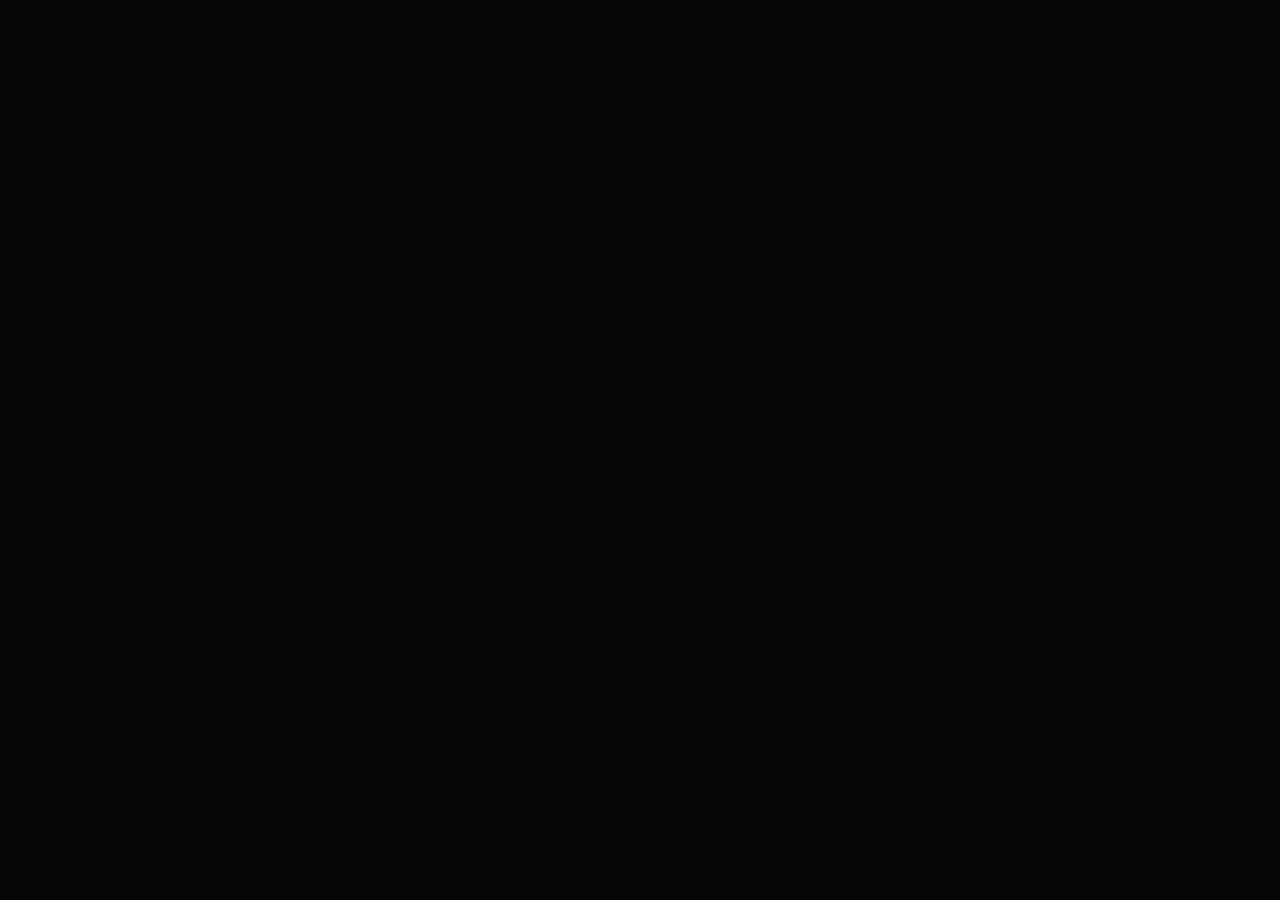
==== commit fdd69b02: "By Suika" ====
--- a/index.html
+++ b/index.html
@@ -1,168 +1,56 @@
-<!DOCTYPE html>
+<!doctype html>
 <html lang="id">
-<head>
-<meta charset="UTF-8">
-<meta name="viewport" content="width=device-width, initial-scale=1.0">
-<title>FAHMII SHOP</title>
-<meta name="description" content="FAHMII SHOP - Marketplace modern dan terpercaya.">
-<style>
-*{box-sizing:border-box;margin:0;padding:0}
-:root{--bg:#08090d;--card:#11131a;--card2:#171923;--text:#f7f7fb;--muted:#9da2b3;--accent:#7c5cff;--accent2:#00d9ff;--line:#252938}
-html{scroll-behavior:smooth}
-body{font-family:Arial,Helvetica,sans-serif;background:radial-gradient(circle at 80% 10%,#21164d 0,transparent 28%),var(--bg);color:var(--text);line-height:1.6}
-a{text-decoration:none;color:inherit}
-.container{width:min(1120px,92%);margin:auto}
-nav{position:sticky;top:0;z-index:20;background:rgba(8,9,13,.82);backdrop-filter:blur(14px);border-bottom:1px solid var(--line)}
-.navbar{height:72px;display:flex;align-items:center;justify-content:space-between}
-.logo{font-size:22px;font-weight:900;letter-spacing:1px}.logo span{color:var(--accent2)}
-.navlinks{display:flex;gap:25px;color:#c9ccda;font-size:14px}
-.navlinks a:hover{color:white}
-.menu{display:none;background:none;border:0;color:white;font-size:25px}
-.hero{padding:85px 0 65px;position:relative;overflow:hidden}
-.hero:before{content:"";position:absolute;width:280px;height:280px;background:#704cff;filter:blur(100px);opacity:.22;left:-100px;top:20px}
-.hero-grid{display:grid;grid-template-columns:1.1fr .9fr;gap:45px;align-items:center}
-.badge{display:inline-block;padding:7px 13px;border:1px solid #3c326c;background:#17122c;border-radius:30px;color:#c9bcff;font-size:13px;margin-bottom:18px}
-h1{font-size:clamp(42px,7vw,78px);line-height:.98;letter-spacing:-3px}
-.gradient{background:linear-gradient(90deg,#fff,#9c8aff,#00d9ff);-webkit-background-clip:text;background-clip:text;color:transparent}
-.hero p{color:var(--muted);max-width:580px;margin:22px 0;font-size:17px}
-.buttons{display:flex;gap:12px;flex-wrap:wrap}
-.btn{padding:13px 19px;border-radius:12px;font-weight:700;border:1px solid var(--line);display:inline-block}
-.btn-primary{background:linear-gradient(135deg,var(--accent),#4b9cff);border:0}
-.btn-secondary{background:#12141c}
-.btn:hover{transform:translateY(-2px)}
-.showcase{background:linear-gradient(145deg,#171526,#0d1017);border:1px solid #302b4d;border-radius:25px;padding:22px;box-shadow:0 25px 80px rgba(0,0,0,.35)}
-.mock-top{display:flex;justify-content:space-between;color:#858a9d;font-size:12px;margin-bottom:18px}
-.mock-title{font-size:27px;font-weight:800;margin-bottom:14px}
-.mock-item{display:flex;align-items:center;gap:13px;background:#11131b;border:1px solid var(--line);padding:13px;border-radius:14px;margin-top:10px}
-.icon{width:43px;height:43px;border-radius:11px;background:linear-gradient(135deg,#7c5cff,#00d9ff);display:grid;place-items:center;font-size:20px}
-.price{margin-left:auto;font-weight:800}
-section{padding:70px 0}.section-head{display:flex;justify-content:space-between;align-items:end;margin-bottom:25px}
-.section-head h2{font-size:32px}.section-head p{color:var(--muted)}
-.categories{display:flex;gap:10px;flex-wrap:wrap}
-.filter{padding:10px 15px;background:var(--card);border:1px solid var(--line);border-radius:10px;color:#c7cad6;cursor:pointer}
-.filter.active,.filter:hover{background:#21194a;border-color:#5c49aa;color:white}
-.products{display:grid;grid-template-columns:repeat(4,1fr);gap:17px}
-.product{background:linear-gradient(145deg,var(--card2),#0e1016);border:1px solid var(--line);border-radius:18px;overflow:hidden;transition:.25s}
-.product:hover{transform:translateY(-5px);border-color:#4b3c88}
-.product-img{height:145px;display:grid;place-items:center;font-size:48px;background:radial-gradient(circle,#30235f,#12141b 65%)}
-.product-body{padding:17px}.product-body h3{font-size:17px}.product-body p{color:var(--muted);font-size:13px;margin:5px 0 13px}
-.product-foot{display:flex;align-items:center;justify-content:space-between;gap:8px}
-.product-price{font-weight:900}.order{padding:8px 11px;border-radius:9px;background:var(--accent);font-size:12px;font-weight:700}
-.features{display:grid;grid-template-columns:repeat(3,1fr);gap:18px}
-.feature{padding:24px;background:var(--card);border:1px solid var(--line);border-radius:17px}.feature b{display:block;margin:10px 0 5px}.feature p{color:var(--muted);font-size:14px}
-.contact{background:linear-gradient(135deg,#17122c,#101b25);border:1px solid #302b4d;border-radius:24px;padding:35px;display:flex;align-items:center;justify-content:space-between;gap:25px}
-.contact h2{font-size:30px}.contact p{color:var(--muted);margin-top:6px}
-footer{border-top:1px solid var(--line);padding:30px 0;color:#858a9d;font-size:13px}
-.footer-flex{display:flex;justify-content:space-between;gap:20px;flex-wrap:wrap}
-.toast{position:fixed;right:20px;bottom:20px;background:#171923;border:1px solid #343849;padding:13px 17px;border-radius:12px;display:none;z-index:50}
-@media(max-width:850px){.hero-grid{grid-template-columns:1fr}.products{grid-template-columns:repeat(2,1fr)}.features{grid-template-columns:1fr}.navlinks{display:none}.menu{display:block}.contact{flex-direction:column;align-items:flex-start}}
-@media(max-width:500px){.hero{padding-top:55px}.products{grid-template-columns:1fr}.section-head{display:block}.section-head p{margin-top:5px}h1{letter-spacing:-2px}.showcase{padding:17px}}
-</style>
-</head>
-<body>
-
-<nav>
-  <div class="container navbar">
-    <a href="#" class="logo">FAHMII<span>SHOP</span></a>
-    <div class="navlinks">
-      <a href="#home">Home</a><a href="#produk">Produk</a><a href="#keunggulan">Keunggulan</a><a href="#kontak">Kontak</a>
-    </div>
-    <button class="menu" onclick="toggleMenu()">☰</button>
-  </div>
-</nav>
-
-<main id="home">
-<section class="hero">
-  <div class="container hero-grid">
-    <div>
-      <span class="badge">✦ TOKO ONLINE FAHMII SHOP</span>
-      <h1>Belanja <span class="gradient">Mudah.</span><br>Order <span class="gradient">Cepat.</span></h1>
-      <p>Selamat datang di FAHMII SHOP. Temukan berbagai produk digital dan kebutuhan pilihan dengan proses order yang cepat dan praktis.</p>
-      <div class="buttons">
-        <a class="btn btn-primary" href="#produk">Lihat Produk →</a>
-        <a class="btn btn-secondary" href="https://wa.me/6285315663266" target="_blank">Chat WhatsApp</a>
-      </div>
-    </div>
-    <div class="showcase">
-      <div class="mock-top"><span>FAHMII SHOP</span><span>ONLINE ●</span></div>
-      <div class="mock-title">Produk Pilihan</div>
-      <div class="mock-item"><div class="icon">⚡</div><div><b>Panel Hosting</b><small style="display:block;color:#858a9d">Cepat & praktis</small></div><span class="price">Rp10K</span></div>
-      <div class="mock-item"><div class="icon">🛒</div><div><b>Produk Digital</b><small style="display:block;color:#858a9d">Proses otomatis</small></div><span class="price">Rp5K</span></div>
-      <div class="mock-item"><div class="icon">💎</div><div><b>Premium</b><small style="display:block;color:#858a9d">Pilihan terbaik</small></div><span class="price">Rp15K</span></div>
-    </div>
-  </div>
-</section>
-
-<section id="produk">
-<div class="container">
-  <div class="section-head">
-    <div><h2>Produk Kami</h2><p>Pilih produk yang kamu butuhkan.</p></div>
-  </div>
-  <div class="categories">
-    <button class="filter active" onclick="filterProducts('all',this)">Semua</button>
-    <button class="filter" onclick="filterProducts('hosting',this)">Hosting</button>
-    <button class="filter" onclick="filterProducts('digital',this)">Digital</button>
-    <button class="filter" onclick="filterProducts('premium',this)">Premium</button>
-  </div>
-  <br>
-  <div class="products">
-    <article class="product" data-cat="hosting"><div class="product-img">⚡</div><div class="product-body"><h3>Panel Hosting</h3><p>Hosting cepat dan praktis.</p><div class="product-foot"><span class="product-price">Rp10.000</span><a class="order" href="https://wa.me/6285315663266?text=Halo%20FAHMII%20SHOP,%20saya%20ingin%20order%20Panel%20Hosting." target="_blank">Order</a></div></div></article>
-    <article class="product" data-cat="hosting"><div class="product-img">☁️</div><div class="product-body"><h3>Server Digital</h3><p>Layanan server sesuai kebutuhan.</p><div class="product-foot"><span class="product-price">Rp15.000</span><a class="order" href="https://wa.me/6285315663266?text=Halo%20FAHMII%20SHOP,%20saya%20ingin%20order%20Server%20Digital." target="_blank">Order</a></div></div></article>
-    <article class="product" data-cat="digital"><div class="product-img">📱</div><div class="product-body"><h3>Nokos WhatsApp</h3><p>Nomor kosong siap pakai untuk WhatsApp.</p><div class="product-foot"><span class="product-price">Rp4.000</span><a class="order" href="https://wa.me/6285315663266?text=Halo%20FAHMII%20SHOP,%20saya%20ingin%20order%20Nokos%20WhatsApp." target="_blank">Order</a></div></div></article>
-    <article class="product" data-cat="digital"><div class="product-img">🤖</div><div class="product-body"><h3>Script Bug Via Telegram</h3><p>Script bug kirim otomatis via Telegram.</p><div class="product-foot"><span class="product-price">Rp10.000 - Rp35.000</span><a class="order" href="https://wa.me/6285315663266?text=Halo%20FAHMII%20SHOP,%20saya%20ingin%20order%20Script%20Bug%20Via%20Telegram." target="_blank">Order</a></div></div></article>
-    <article class="product" data-cat="digital"><div class="product-img">📲</div><div class="product-body"><h3>Apk Bug</h3><p>Aplikasi bug siap pakai.</p><div class="product-foot"><span class="product-price">Rp8.000</span><a class="order" href="https://wa.me/6285315663266?text=Halo%20FAHMII%20SHOP,%20saya%20ingin%20order%20Apk%20Bug." target="_blank">Order</a></div></div></article>
-    <article class="product" data-cat="digital"><div class="product-img">✈️</div><div class="product-body"><h3>Nokos Telegram</h3><p>Nomor kosong siap pakai untuk Telegram.</p><div class="product-foot"><span class="product-price">Rp10.000</span><a class="order" href="https://wa.me/6285315663266?text=Halo%20FAHMII%20SHOP,%20saya%20ingin%20order%20Nokos%20Telegram." target="_blank">Order</a></div></div></article>
-    <article class="product" data-cat="premium"><div class="product-img">💎</div><div class="product-body"><h3>Akun Premium</h3><p>Pilihan premium dengan harga hemat.</p><div class="product-foot"><span class="product-price">Rp15.000</span><a class="order" href="https://wa.me/6285315663266?text=Halo%20FAHMII%20SHOP,%20saya%20ingin%20order%20Akun%20Premium." target="_blank">Order</a></div></div></article>
-    <article class="product" data-cat="hosting"><div class="product-img">🖥️</div><div class="product-body"><h3>Reseller Panel</h3><p>Panel reseller untuk jualan hosting sendiri.</p><div class="product-foot"><span class="product-price">Rp5.000</span><a class="order" href="https://wa.me/6285315663266?text=Halo%20FAHMII%20SHOP,%20saya%20ingin%20order%20Reseller%20Panel." target="_blank">Order</a></div></div></article>
-  </div>
-</div>
-</section>
-
-<section id="keunggulan">
-<div class="container">
-  <div class="section-head"><div><h2>Kenapa FAHMII SHOP?</h2><p>Pengalaman belanja yang simpel.</p></div></div>
-  <div class="features">
-    <div class="feature"><div class="icon">⚡</div><b>Proses Cepat</b><p>Order diproses dengan cepat setelah pembayaran dikonfirmasi.</p></div>
-    <div class="feature"><div class="icon">🔒</div><b>Aman & Terpercaya</b><p>Kami mengutamakan keamanan dan kenyamanan pelanggan.</p></div>
-    <div class="feature"><div class="icon">💬</div><b>Support</b><p>Butuh bantuan? Hubungi kami melalui WhatsApp kapan saja.</p></div>
-  </div>
-</div>
-</section>
-
-<section id="kontak">
-<div class="container">
-  <div class="contact">
-    <div><h2>Siap untuk order?</h2><p>Hubungi FAHMII SHOP sekarang melalui WhatsApp.</p></div>
-    <a class="btn btn-primary" href="https://wa.me/6285315663266" target="_blank">Chat WhatsApp ↗</a>
-  </div>
-</div>
-</section>
-</main>
-
-<footer>
-<div class="container footer-flex">
-  <div>© 2026 <b>FAHMII SHOP</b>. All rights reserved.</div>
-  <div>WA: 6285315663266 · TLE: fahmiihandsome · IG: fhmii_nichol</div>
-</div>
-</footer>
-<div class="toast" id="toast">Menu navigasi dibuka</div>
-
-<script>
-function filterProducts(cat,btn){
-  document.querySelectorAll('.filter').forEach(x=>x.classList.remove('active'));
-  btn.classList.add('active');
-  document.querySelectorAll('.product').forEach(p=>{
-    p.style.display=(cat==='all'||p.dataset.cat===cat)?'block':'none';
-  });
-}
-function toggleMenu(){
-  const nav=document.querySelector('.navlinks');
-  nav.style.display=nav.style.display==='flex'?'none':'flex';
-  if(nav.style.display==='flex'){
-    nav.style.position='absolute';nav.style.top='72px';nav.style.left='0';nav.style.right='0';
-    nav.style.background='#0b0c11';nav.style.padding='18px 5%';nav.style.flexDirection='column';nav.style.borderBottom='1px solid #252938';
-  }
-}
-</script>
-</body>
+  <head>
+    <meta charset="UTF-8" />
+    <meta name="viewport" content="width=device-width, initial-scale=1.0, viewport-fit=cover" />
+    <meta name="theme-color" content="#050506" />
+    <title>Reza Pratama — Developer & Digital Creator</title>
+    <meta
+      name="description"
+      content="Portfolio Reza Pratama — developer dan digital creator yang membangun website, bot, automation, dan berbagai solusi digital dengan fokus pada performa, desain, dan pengalaman pengguna."
+    />
+    <meta name="author" content="Reza Pratama" />
+    <meta name="color-scheme" content="dark" />
+    <meta property="og:type" content="website" />
+    <meta property="og:title" content="Reza Pratama — Developer & Digital Creator" />
+    <meta
+      property="og:description"
+      content="Membangun website, bot, automation, dan solusi digital dengan fokus pada performa, desain, dan pengalaman pengguna."
+    />
+    <link
+      rel="icon"
+      href="data:image/svg+xml,%3Csvg xmlns='http://www.w3.org/2000/svg' viewBox='0 0 64 64'%3E%3Crect width='64' height='64' rx='16' fill='%230a0a0d'/%3E%3Crect x='0.5' y='0.5' width='63' height='63' rx='15.5' fill='none' stroke='%2348d5c4' stroke-opacity='0.35'/%3E%3Ctext x='32' y='42' font-family='Space Grotesk,Inter,sans-serif' font-size='28' font-weight='600' fill='%23ffffff' text-anchor='middle'%3ERP%3C/text%3E%3C/svg%3E"
+    />
+    <link rel="preconnect" href="https://fonts.googleapis.com" />
+    <link rel="preconnect" href="https://fonts.gstatic.com" crossorigin />
+    <link
+      href="https://fonts.googleapis.com/css2?family=Inter:wght@300;400;500;600&family=Space+Grotesk:wght@400;500;600;700&family=JetBrains+Mono:wght@400;500&display=swap"
+      rel="stylesheet"
+    />
+    <style>
+      html,
+      body {
+        background-color: #050506;
+      }
+    </style>
+  </head>
+  <body>
+    <div id="root"></div>
+    <script type="application/ld+json">
+      {
+        "@context": "https://schema.org",
+        "@type": "Person",
+        "name": "Reza Pratama",
+        "jobTitle": "Developer & Digital Creator",
+        "description": "Developer dan digital creator yang membangun website, bot, automation, dan solusi digital.",
+        "address": { "@type": "PostalAddress", "addressCountry": "ID" },
+        "sameAs": [
+          "https://t.me/santanic",
+          "https://github.com/santanic",
+          "https://instagram.com/santanic"
+        ]
+      }
+    </script>
+    <script type="module" src="/src/main.tsx"></script>
+  </body>
 </html>
